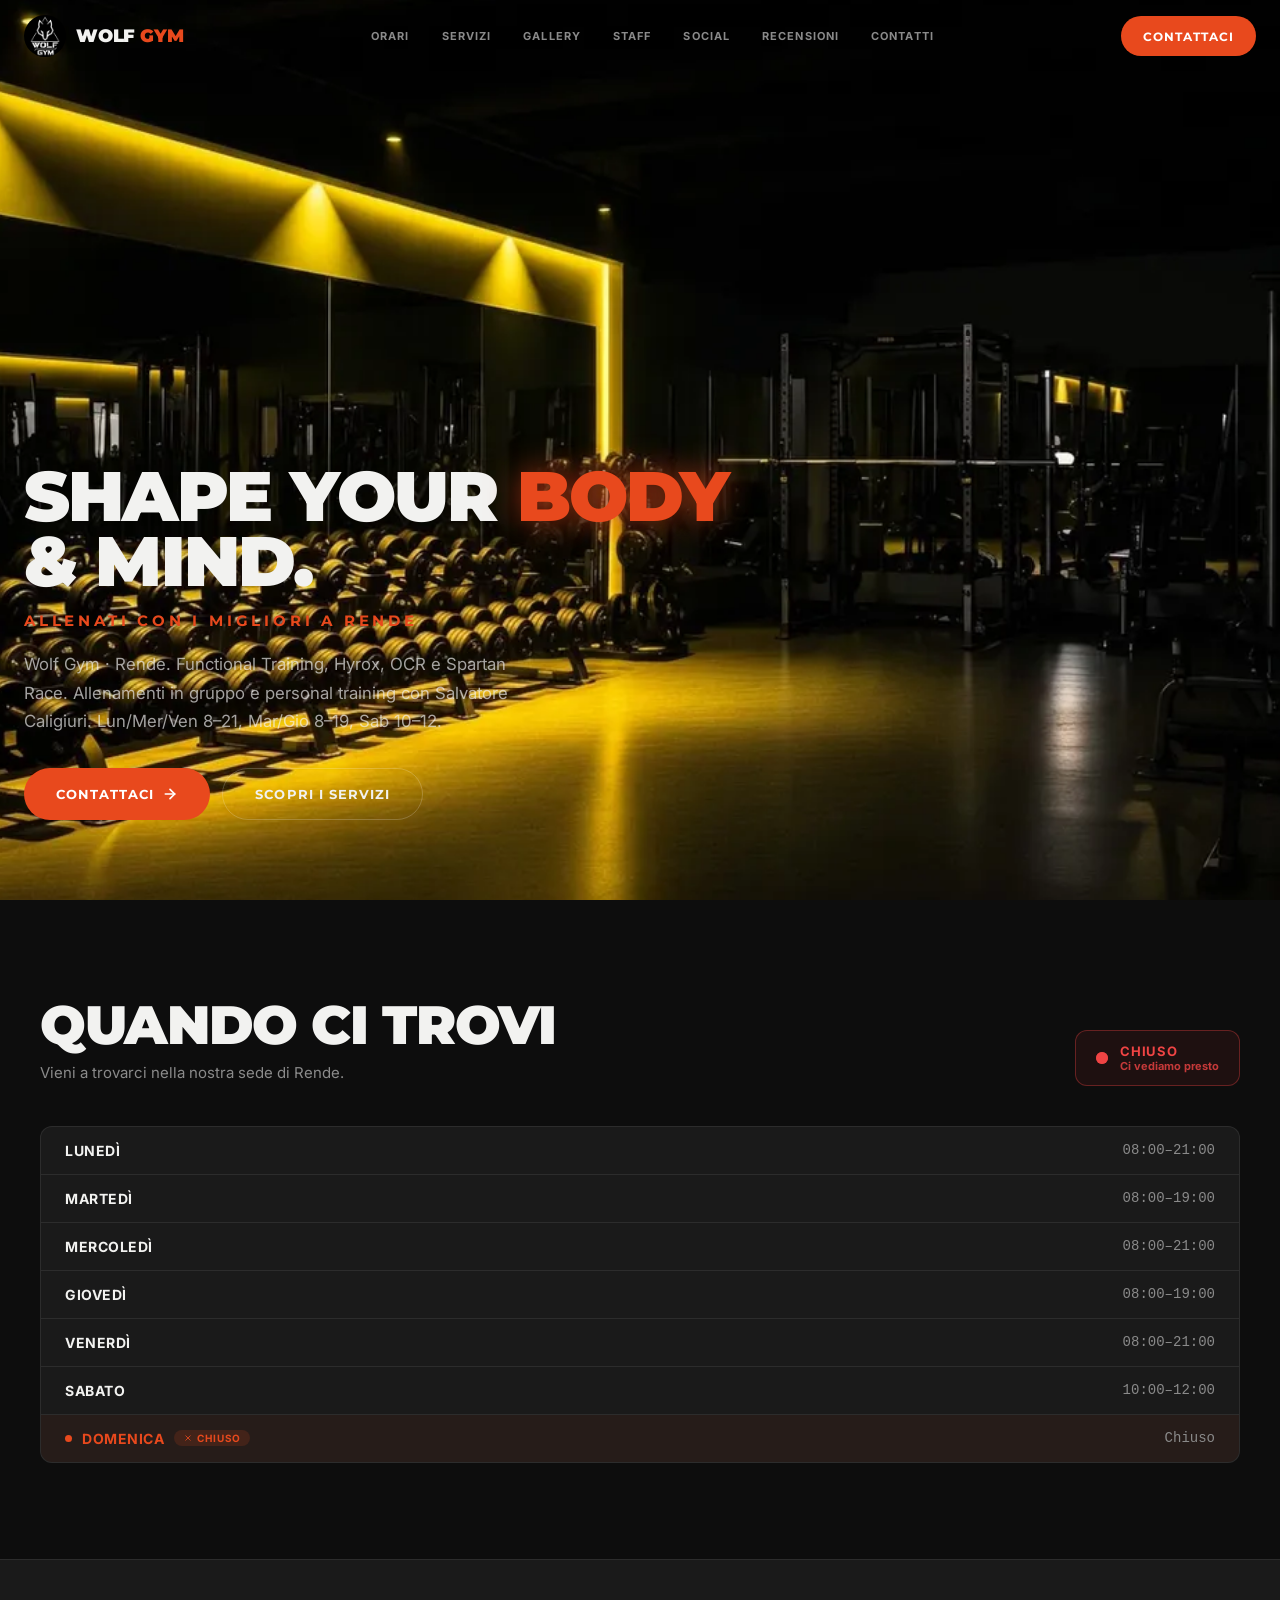
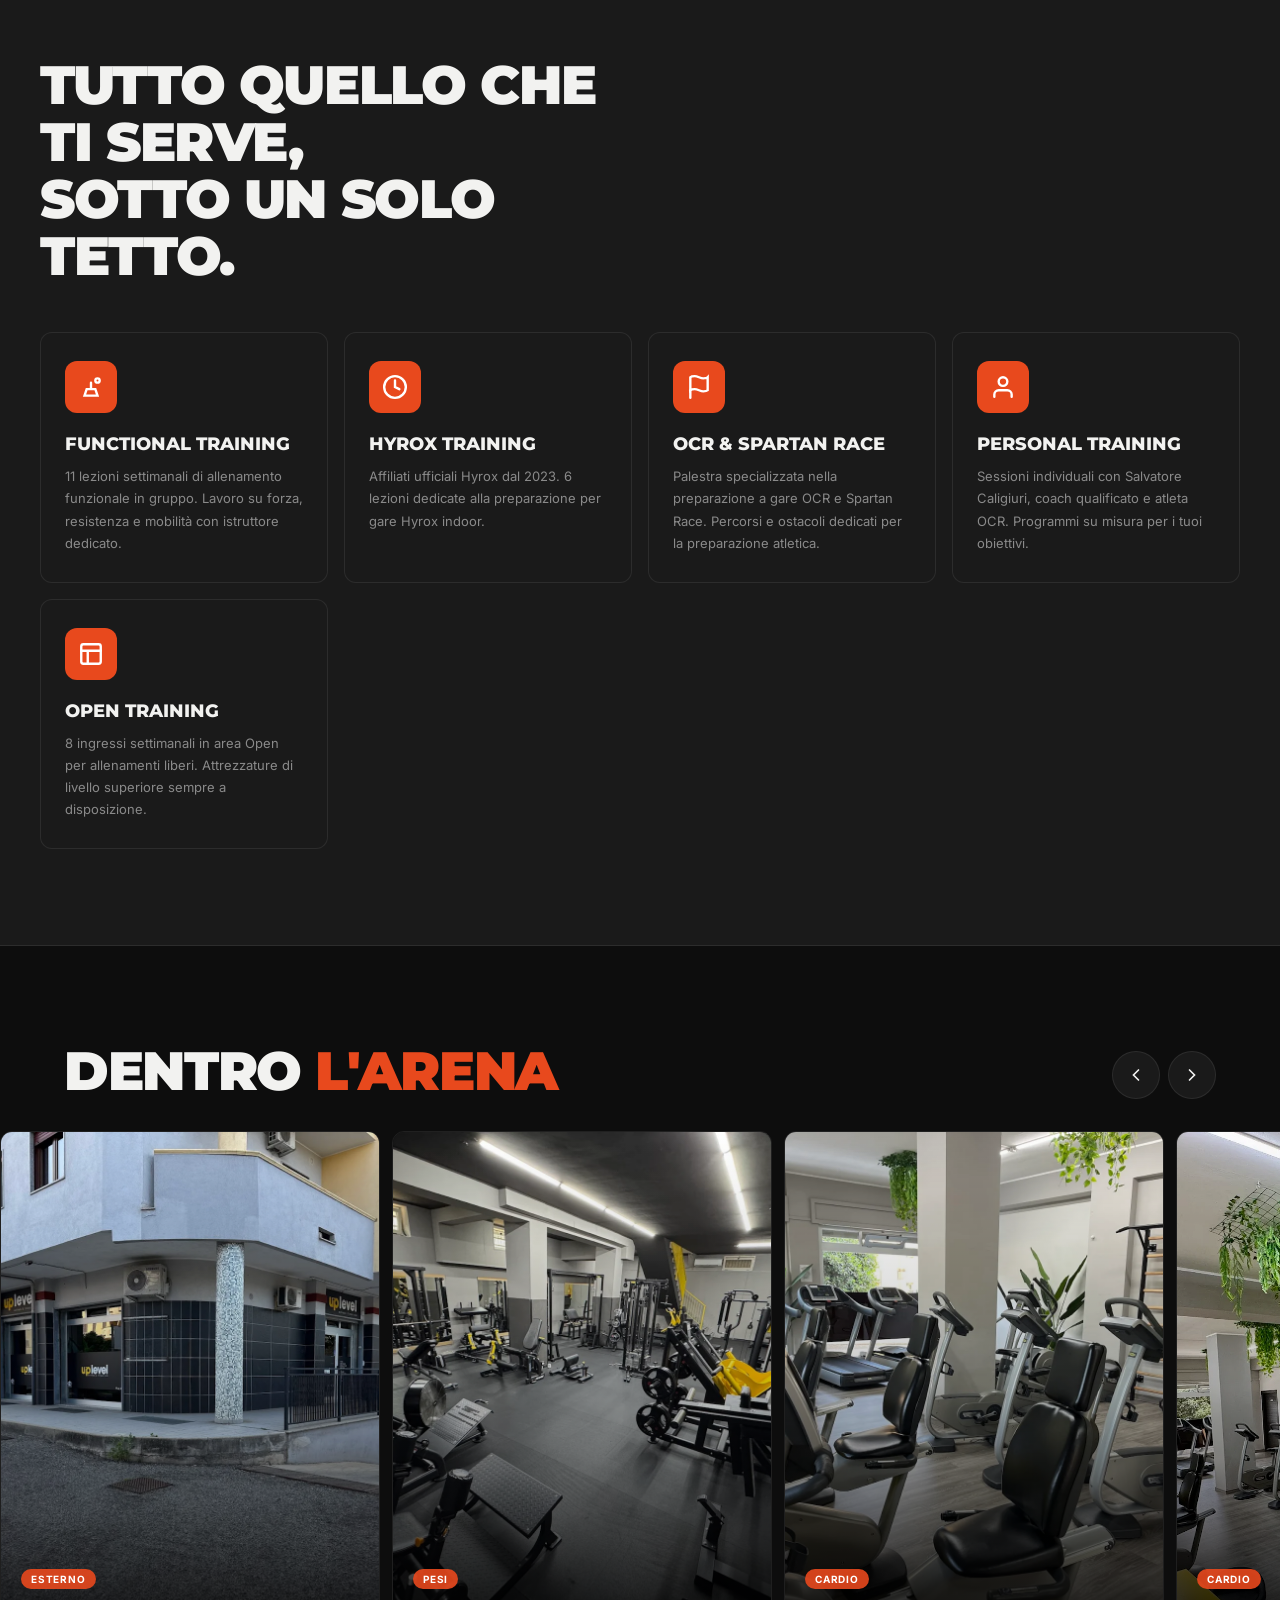
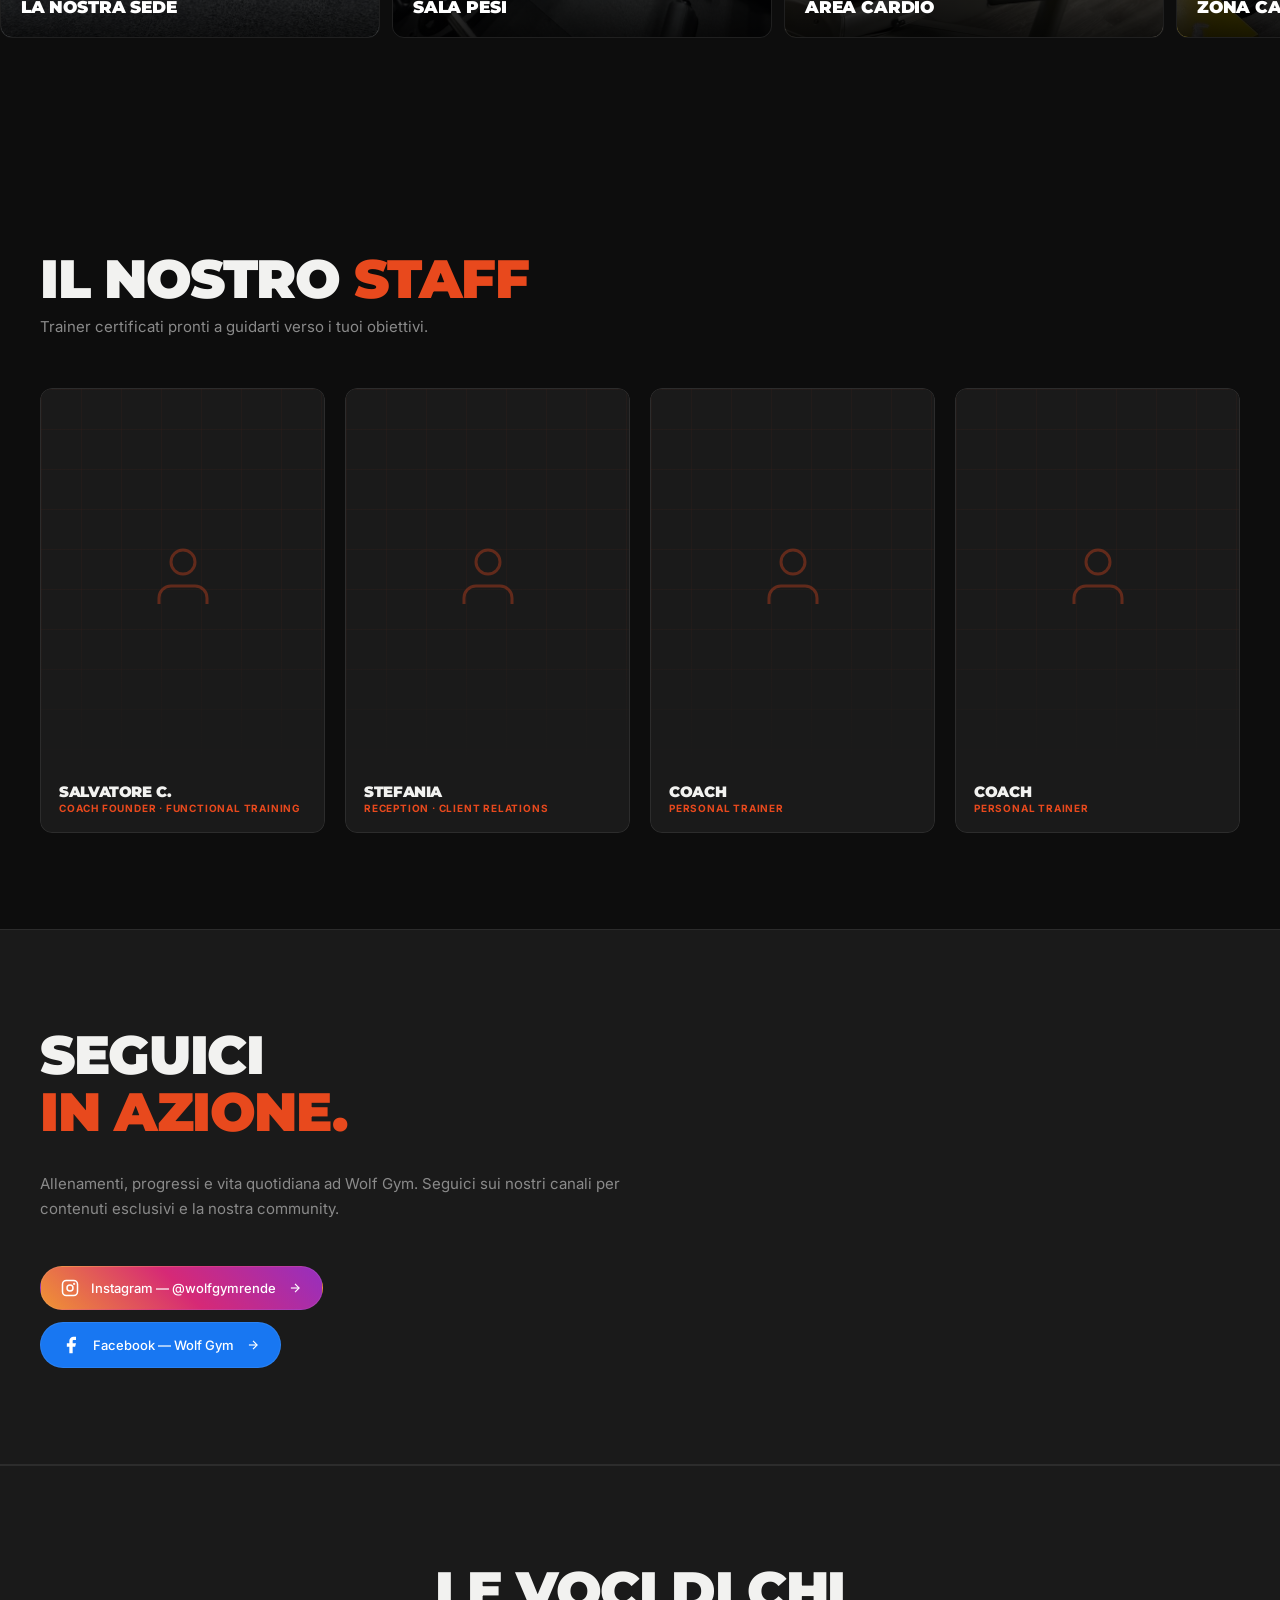
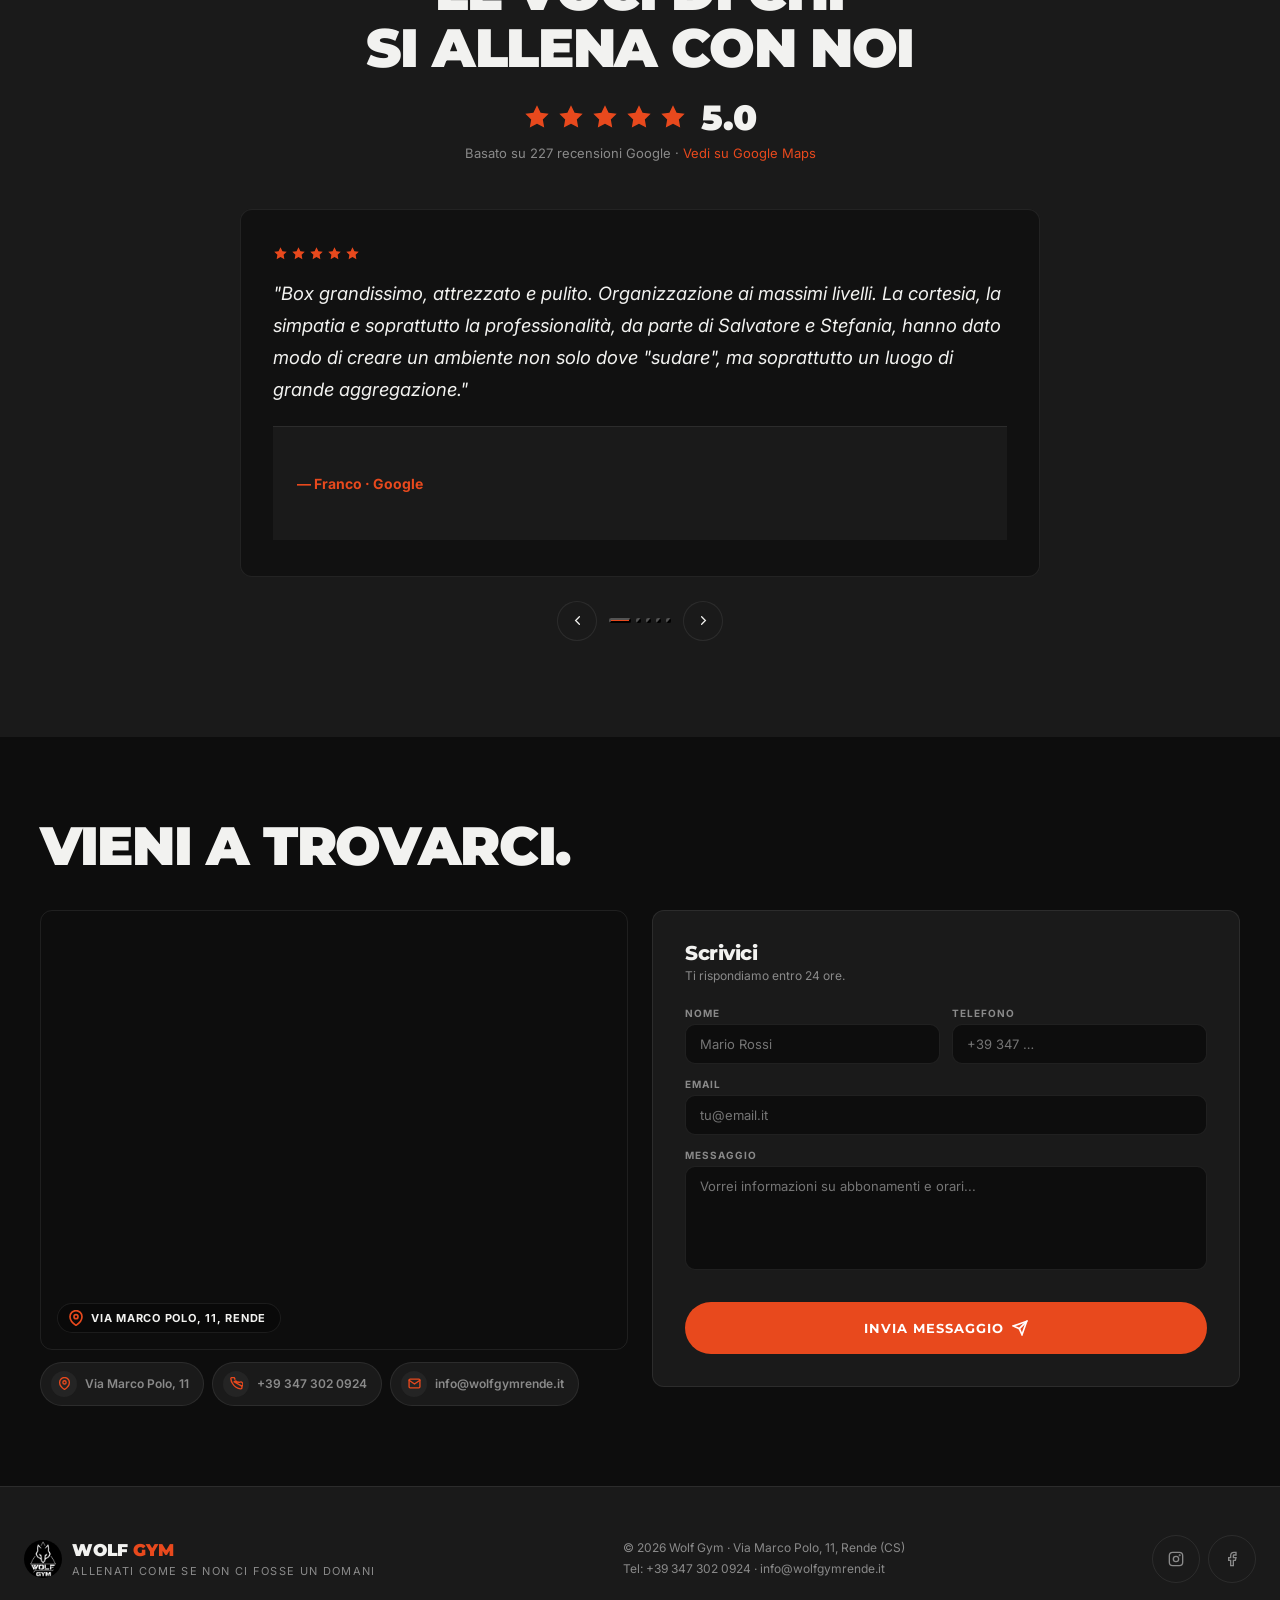
==== index.html @ 5203088a "Initial commit: template from WolfGym" ====
<!DOCTYPE html>
<html lang="it" prefix="og: https://ogp.me/ns#">
<head>
  <!-- Google Analytics -->
  <script async src="https://www.googletagmanager.com/gtag/js?id=G-X26F2M2TPG"></script>
  <script>window.dataLayer=window.dataLayer||[];function gtag(){dataLayer.push(arguments);}gtag('js',new Date());gtag('config','G-X26F2M2TPG');</script>

  <meta charset="utf-8"/>
  <meta name="viewport" content="width=device-width,initial-scale=1"/>
  <meta http-equiv="X-UA-Compatible" content="IE=edge"/>

  <!-- Favicon -->
  <link rel="icon" type="image/png" sizes="32x32" href="assets/img/favicon-32.png"/>
  <link rel="icon" type="image/png" sizes="16x16" href="assets/img/favicon-16.png"/>
  <link rel="apple-touch-icon" sizes="180x180" href="assets/img/apple-touch-icon.png"/>

  <!-- SEO Primary -->
  <title>Wolf Gym Rende | Palestra · Fitness · Personal Training</title>
  <meta name="description" content="Wolf Gym a Rende (CS): palestra con fitness, ricomposizione corporea, posturale e personal training. Lun/Mer/Ven 8-21, Mar/Gio 8-19, Sab 10-12. Via Marco Polo, 11. Valutazione Google 5/5 (227 recensioni)."/>
  <meta name="keywords" content="palestra rende, wolf gym, palestra rende calabria, fitness rende, personal training rende, palestra corigliano, wolf gym rende"/>
  <meta name="robots" content="index,follow"/>
  <link rel="canonical" href="https://wolfgym.vercel.app/"/>

  <!-- Open Graph -->
  <meta property="og:type"        content="business.business"/>
  <meta property="og:title"       content="Wolf Gym · Allenati come se non ci fosse un domani"/>
  <meta property="og:description" content="Palestra a Rende: fitness, PT, posturale. Lun/Mer/Ven 8-21, Mar/Gio 8-19, Sab 10-12. Valutazione Google 5/5."/>
  <meta property="og:url"         content="https://wolfgym.vercel.app/"/>
  <meta property="og:image"       content="https://wolfgym.vercel.app/assets/img/og-image.jpg"/>
  <meta property="og:locale"      content="it_IT"/>
  <meta property="og:site_name"   content="Wolf Gym"/>

  <!-- Twitter Card -->
  <meta name="twitter:card"        content="summary_large_image"/>
  <meta name="twitter:title"       content="Wolf Gym · Allenati come se non ci fosse un domani"/>
  <meta name="twitter:description" content="Palestra Rende: fitness, PT, posturale. Lun/Mer/Ven 8-21, Mar/Gio 8-19, Sab 10-12."/>
  <meta name="twitter:image"       content="https://wolfgym.vercel.app/assets/img/og-image.jpg"/>

  <!-- Fonts -->
  <link rel="preconnect" href="https://fonts.googleapis.com"/>
  <link rel="preconnect" href="https://fonts.gstatic.com" crossorigin/>
  <link rel="preload" as="style" href="https://fonts.googleapis.com/css2?family=Inter:wght@400;500;600;700&family=Montserrat:wght@600;700;800;900&display=swap" onload="this.rel='stylesheet'"/>
  <noscript><link rel="stylesheet" href="https://fonts.googleapis.com/css2?family=Inter:wght@400;500;600;700&family=Montserrat:wght@600;700;800;900&display=swap"/></noscript>

  <!-- Preload immagini critiche -->
  <link rel="preload" as="image" href="assets/img/hero-bg.webp" fetchpriority="high"/>
  <link rel="preload" as="image" href="assets/img/382802489_1002927321148401_6611861210664021618_n.jpg" fetchpriority="high"/>

  <link rel="stylesheet" href="assets/css/style.css"/>

  <!-- Stili aggiuntivi per le nuove sezioni (Instagram embed) -->
  <style>
    /* Griglia per gli embed Instagram (3 colonne) */
    .ig-embed-grid {
      display: grid;
      grid-template-columns: repeat(3, 1fr);
      gap: 24px;
      margin-top: 48px;
    }
    .ig-embed-item {
      width: 100%;
      overflow: hidden;
      border-radius: 18px;
      background: #000;
      transition: transform 0.2s ease;
    }
    .ig-embed-item:hover {
      transform: translateY(-4px);
    }
    .ig-embed-item iframe,
    .ig-embed-item blockquote {
      width: 100% !important;
      min-width: unset !important;
    }
    @media (max-width: 768px) {
      .ig-embed-grid {
        grid-template-columns: 1fr;
        gap: 32px;
      }
    }
  </style>

  <!-- Structured Data: LocalBusiness -->
  <script type="application/ld+json">
  {
    "@context": "https://schema.org",
    "@type": "HealthClub",
    "name": "Wolf Gym",
    "alternateName": "Wolf Gym Rende",
    "description": "Palestra a Rende: fitness, ricomposizione corporea, posturale e personal training. Lun/Mer/Ven 8-21, Mar/Gio 8-19, Sab 10-12.",
    "url": "https://wolfgym.vercel.app",
    "telephone": "+393473020924",
    "email": "info@wolfgymrende.it",
    "image": "https://wolfgym.vercel.app/assets/img/382802489_1002927321148401_6611861210664021618_n.jpg",
    "logo": "https://wolfgym.vercel.app/assets/img/382802489_1002927321148401_6611861210664021618_n.jpg",
    "priceRange": "€€",
    "address": {
      "@type": "PostalAddress",
      "streetAddress": "Via Marco Polo, 11",
      "addressLocality": "Rende",
      "addressRegion": "CS",
      "postalCode": "87036",
      "addressCountry": "IT"
    },
    "geo": {
      "@type": "GeoCoordinates",
      "latitude": 39.3630,
      "longitude": 16.1790
    },
    "openingHoursSpecification": [
      {"@type":"OpeningHoursSpecification","dayOfWeek":["Monday","Wednesday","Friday"],"opens":"08:00","closes":"21:00"},
      {"@type":"OpeningHoursSpecification","dayOfWeek":["Tuesday","Thursday"],"opens":"08:00","closes":"19:00"},
      {"@type":"OpeningHoursSpecification","dayOfWeek":["Saturday"],"opens":"10:00","closes":"12:00"}
    ],
    "aggregateRating": {
      "@type": "AggregateRating",
      "ratingValue": "5",
      "reviewCount": "227",
      "bestRating": "5"
    },
    "sameAs": [
      "https://www.instagram.com/wolfgymrende/",
      "https://www.facebook.com/wolfgymrende/"
    ]
  }
  </script>
</head>
<body>

<!-- ═══════════════════════════════════════════════════════
     SCROLL PROGRESS BAR
════════════════════════════════════════════════════════ -->
<div id="progress-bar" aria-hidden="true"></div>

<!-- ═══════════════════════════════════════════════════════
     NAVBAR
════════════════════════════════════════════════════════ -->
<header id="navbar" role="banner">
  <nav class="nav-wrap" aria-label="Navigazione principale">
    <a href="#top" class="nav-logo" aria-label="Wolf Gym — torna in cima">
      <img src="assets/img/382802489_1002927321148401_6611861210664021618_n.jpg" alt="Logo Wolf Gym" width="42" height="42" style="border-radius:50%;object-fit:cover"/>
      <div>
        <div class="nav-logo-text">Wolf <span>Gym</span></div>
      </div>
    </a>

    <ul class="nav-links" role="list">
  <li><a href="#orari">Orari</a></li>
  <li><a href="#servizi">Servizi</a></li>
  <li><a href="#galleria">Gallery</a></li>
  <li><a href="#staff">Staff</a></li>
  <li><a href="#social">Social</a></li>
  <li><a href="#recensioni">Recensioni</a></li>
  <li><a href="#contatti">Contatti</a></li>
</ul>

    <a href="#contatti" class="btn-red nav-cta">Contattaci</a>

    <button class="hamburger" id="hamburger" aria-label="Apri menu" aria-expanded="false" aria-controls="mob-menu">
      <svg id="ic-menu" width="20" height="20" viewBox="0 0 24 24" fill="none" stroke="currentColor" stroke-width="2" stroke-linecap="round" aria-hidden="true"><line x1="3" y1="6" x2="21" y2="6"/><line x1="3" y1="12" x2="21" y2="12"/><line x1="3" y1="18" x2="21" y2="18"/></svg>
      <svg id="ic-close" width="20" height="20" viewBox="0 0 24 24" fill="none" stroke="currentColor" stroke-width="2" stroke-linecap="round" style="display:none" aria-hidden="true"><line x1="18" y1="6" x2="6" y2="18"/><line x1="6" y1="6" x2="18" y2="18"/></svg>
    </button>
  </nav>

  <div id="mob-menu" role="navigation" aria-label="Menu mobile">
    <a href="#orari"      onclick="closeMob()">Orari</a>
    <a href="#servizi"    onclick="closeMob()">Servizi</a>
    <a href="#galleria"   onclick="closeMob()">Gallery</a>
    <a href="#staff"      onclick="closeMob()">Staff</a>
    <a href="#social" onclick="closeMob()">Social</a>
    <a href="#recensioni" onclick="closeMob()">Recensioni</a>
    <a href="#contatti"   onclick="closeMob()">Contatti</a>
    <a href="#contatti" class="mob-cta" onclick="closeMob()">Contattaci</a>
  </div>
</header>

<!-- ═══════════════════════════════════════════════════════ -->

<!-- ═══════════════════════════════════════════════════════
     HERO
════════════════════════════════════════════════════════ -->
<main id="top">
<section id="hero" aria-label="Hero Wolf Gym">
  <div class="hero-img">
    <img src="assets/img/hero-bg.webp" alt="Sala fitness Wolf Gym Rende" fetchpriority="high" width="1920" height="1080"/>
  </div>
  <div class="hero-content">
    <div class="hero-title-row">
      <h1 class="hero-h1">Shape your <span class="red glow">body</span><br>& mind.</h1>
    </div>

    <p class="hero-sub-title">Allenati con i migliori a Rende</p>

    <p class="hero-desc">Wolf Gym · Rende. Functional Training, Hyrox, OCR e Spartan Race. Allenamenti in gruppo e personal training con Salvatore Caligiuri. Lun/Mer/Ven 8–21, Mar/Gio 8–19, Sab 10–12.</p>



    <div class="hero-btns">
      <a href="#contatti" class="btn-red">
        Contattaci
        <svg width="16" height="16" viewBox="0 0 24 24" fill="none" stroke="currentColor" stroke-width="2.5" stroke-linecap="round" aria-hidden="true"><line x1="5" y1="12" x2="19" y2="12"/><polyline points="12 5 19 12 12 19"/></svg>
      </a>
      <a href="#servizi" class="btn-ghost">Scopri i Servizi</a>
    </div>
  </div>
</section>

<!-- ═══════════════════════════════════════════════════════
     ORARI
════════════════════════════════════════════════════════ -->
<section id="orari" class="sec" aria-labelledby="orari-title">
  <div class="sec-inner">
    <div class="hours-top reveal">
      <div>

        <h2 id="orari-title" class="sec-h2">Quando ci trovi</h2>
        <p class="sec-p">Vieni a trovarci nella nostra sede di Rende.</p>
      </div>
      <div id="status-pill" class="status-pill open" role="status" aria-live="polite">
        <div class="ping-wrap" aria-hidden="true">
          <span class="ping-out p-open"></span>
          <span class="ping-in  p-open"></span>
        </div>
        <div>
          <div style="font-size:13px;font-weight:700;text-transform:uppercase;letter-spacing:.06em" id="st-title">Aperto Ora</div>
          <div style="font-size:11px;opacity:.8" id="st-sub">Caricamento...</div>
        </div>
      </div>
    </div>

    <div class="hours-table reveal" role="table" aria-label="Orari palestra">
      <div class="h-row" id="row-0" role="row"><div class="h-day" role="cell"><span>Lunedì</span></div>   <div class="h-time" role="cell">08:00–21:00</div></div>
      <div class="h-row" id="row-1" role="row"><div class="h-day" role="cell"><span>Martedì</span></div>  <div class="h-time" role="cell">08:00–19:00</div></div>
      <div class="h-row" id="row-2" role="row"><div class="h-day" role="cell"><span>Mercoledì</span></div><div class="h-time" role="cell">08:00–21:00</div></div>
      <div class="h-row" id="row-3" role="row"><div class="h-day" role="cell"><span>Giovedì</span></div>  <div class="h-time" role="cell">08:00–19:00</div></div>
      <div class="h-row" id="row-4" role="row"><div class="h-day" role="cell"><span>Venerdì</span></div>  <div class="h-time" role="cell">08:00–21:00</div></div>
      <div class="h-row" id="row-5" role="row"><div class="h-day" role="cell"><span>Sabato</span></div>   <div class="h-time" role="cell">10:00–12:00</div></div>
      <div class="h-row" id="row-6" role="row">
        <div class="h-day" role="cell">
          <span>Domenica</span>
          <span class="h-sun-badge">
            <svg width="10" height="10" viewBox="0 0 24 24" fill="none" stroke="currentColor" stroke-width="2" aria-hidden="true"><line x1="18" y1="6" x2="6" y2="18"/><line x1="6" y1="6" x2="18" y2="18"/></svg>
            Chiuso
          </span>
        </div>
        <div class="h-time" role="cell">Chiuso</div>
      </div>
    </div>
  </div>
</section>

<!-- ═══════════════════════════════════════════════════════
     SERVIZI
════════════════════════════════════════════════════════ -->
<section id="servizi" class="sec" style="background:var(--bg2);border-top:1px solid var(--border);border-bottom:1px solid var(--border)" aria-labelledby="srv-title">
  <div class="sec-inner">
    <div class="reveal" style="margin-bottom:48px;max-width:600px">
      <h2 id="srv-title" class="sec-h2">Tutto quello che ti serve,<br>sotto un solo tetto.</h2>
    </div>
    <div class="srv-grid">
      <div class="srv-card reveal">
        <div class="srv-icon" aria-hidden="true">
          <svg width="26" height="26" viewBox="0 0 24 24" fill="none" stroke="white" stroke-width="2.2" stroke-linecap="round"><path d="M18 8a2 2 0 1 1 0-4 2 2 0 0 1 0 4zM6 20l2-6h8l2 6H6zM12 14V8"/></svg>
        </div>
        <div class="srv-title">Functional Training</div>
        <p class="srv-desc">11 lezioni settimanali di allenamento funzionale in gruppo. Lavoro su forza, resistenza e mobilità con istruttore dedicato.</p>
      </div>
      <div class="srv-card reveal">
        <div class="srv-icon" aria-hidden="true">
          <svg width="26" height="26" viewBox="0 0 24 24" fill="none" stroke="white" stroke-width="2.2" stroke-linecap="round"><circle cx="12" cy="12" r="10"/><path d="M12 6v6l4 2"/></svg>
        </div>
        <div class="srv-title">Hyrox Training</div>
        <p class="srv-desc">Affiliati ufficiali Hyrox dal 2023. 6 lezioni dedicate alla preparazione per gare Hyrox indoor.</p>
      </div>
      <div class="srv-card reveal">
        <div class="srv-icon" aria-hidden="true">
          <svg width="26" height="26" viewBox="0 0 24 24" fill="none" stroke="white" stroke-width="2.2" stroke-linecap="round"><path d="M4 15s1-1 4-1 5 2 8 2 4-1 4-1V3s-1 1-4 1-5-2-8-2-4 1-4 1z"/><line x1="4" y1="22" x2="4" y2="15"/></svg>
        </div>
        <div class="srv-title">OCR & Spartan Race</div>
        <p class="srv-desc">Palestra specializzata nella preparazione a gare OCR e Spartan Race. Percorsi e ostacoli dedicati per la preparazione atletica.</p>
      </div>
      <div class="srv-card reveal">
        <div class="srv-icon" aria-hidden="true">
          <svg width="26" height="26" viewBox="0 0 24 24" fill="none" stroke="white" stroke-width="2.2" stroke-linecap="round"><path d="M20 21v-2a4 4 0 0 0-4-4H8a4 4 0 0 0-4 4v2"/><circle cx="12" cy="7" r="4"/></svg>
        </div>
        <div class="srv-title">Personal Training</div>
        <p class="srv-desc">Sessioni individuali con Salvatore Caligiuri, coach qualificato e atleta OCR. Programmi su misura per i tuoi obiettivi.</p>
      </div>
      <div class="srv-card reveal">
        <div class="srv-icon" aria-hidden="true">
          <svg width="26" height="26" viewBox="0 0 24 24" fill="none" stroke="white" stroke-width="2.2" stroke-linecap="round"><rect x="3" y="3" width="18" height="18" rx="2"/><path d="M3 9h18M9 21V9"/></svg>
        </div>
        <div class="srv-title">Open Training</div>
        <p class="srv-desc">8 ingressi settimanali in area Open per allenamenti liberi. Attrezzature di livello superiore sempre a disposizione.</p>
      </div>
    </div>
  </div>
</section>

<!-- ═══════════════════════════════════════════════════════
     GALLERY — foto reali
════════════════════════════════════════════════════════ -->
<section id="galleria" class="sec" style="padding-left:0;padding-right:0;overflow:hidden" aria-labelledby="gal-title">
  <div class="gal-header reveal">
    <div>

      <h2 id="gal-title" class="sec-h2">Dentro <span class="red">l'Arena</span></h2>
    </div>
    <div class="gal-nav" aria-label="Navigazione galleria">
      <button class="gal-btn" onclick="galScroll(-1)" aria-label="Foto precedente">
        <svg width="20" height="20" viewBox="0 0 24 24" fill="none" stroke="currentColor" stroke-width="2" stroke-linecap="round" aria-hidden="true"><polyline points="15 18 9 12 15 6"/></svg>
      </button>
      <button class="gal-btn" onclick="galScroll(1)" aria-label="Foto successiva">
        <svg width="20" height="20" viewBox="0 0 24 24" fill="none" stroke="currentColor" stroke-width="2" stroke-linecap="round" aria-hidden="true"><polyline points="9 18 15 12 9 6"/></svg>
      </button>

    </div>
  </div>

  <div class="gal-scroll" id="gal-scroll" role="list" aria-label="Foto della palestra">
    <div class="gal-card" role="listitem">
      <img src="assets/img/esterno.webp" alt="Esterno Wolf Gym Rende" loading="lazy" width="380" height="507"/>
      <div class="gal-overlay" aria-hidden="true"></div>
      <div class="gal-info"><div class="gal-tag">Esterno</div><div class="gal-title">La nostra sede</div></div>
    </div>
    <div class="gal-card" role="listitem">
      <img src="assets/img/sala.webp" alt="Sala pesi Wolf Gym" loading="lazy" width="380" height="507"/>
      <div class="gal-overlay" aria-hidden="true"></div>
      <div class="gal-info"><div class="gal-tag">Pesi</div><div class="gal-title">Sala Pesi</div></div>
    </div>
    <div class="gal-card" role="listitem">
      <img src="assets/img/sala2.webp" alt="Area cardio con cyclette Wolf Gym" loading="lazy" width="380" height="507"/>
      <div class="gal-overlay" aria-hidden="true"></div>
      <div class="gal-info"><div class="gal-tag">Cardio</div><div class="gal-title">Area Cardio</div></div>
    </div>
    <div class="gal-card" role="listitem">
      <img src="assets/img/sala3.webp" alt="Area cardio con logo Wolf Gym" loading="lazy" width="380" height="507"/>
      <div class="gal-overlay" aria-hidden="true"></div>
      <div class="gal-info"><div class="gal-tag">Cardio</div><div class="gal-title">Zona Cardio & Benessere</div></div>
    </div>
    <div class="gal-card" role="listitem">
      <img src="assets/img/sala4.webp" alt="Leg press e mural motivazionale Wolf Gym" loading="lazy" width="380" height="507"/>
      <div class="gal-overlay" aria-hidden="true"></div>
      <div class="gal-info"><div class="gal-tag">Pesi</div><div class="gal-title">Leg Press & Mural</div></div>
    </div>
    <div class="gal-card" role="listitem">
      <img src="assets/img/sala5.webp" alt="Macchinari Diamond Wolf Gym" loading="lazy" width="380" height="507"/>
      <div class="gal-overlay" aria-hidden="true"></div>
      <div class="gal-info"><div class="gal-tag">Macchine</div><div class="gal-title">Macchinari Diamond</div></div>
    </div>
    <div class="gal-card" role="listitem">
      <img src="assets/img/sala6.webp" alt="Dumbbell zone con manubri Wolf Gym" loading="lazy" width="380" height="507"/>
      <div class="gal-overlay" aria-hidden="true"></div>
      <div class="gal-info"><div class="gal-tag">Pesi</div><div class="gal-title">Dumbbell Zone</div></div>
    </div>
    <div style="width:8px;flex-shrink:0" aria-hidden="true"></div>
  </div>
</section>

<!-- ═══════════════════════════════════════════════════════
     STAFF
════════════════════════════════════════════════════════ -->
<section id="staff" class="sec" aria-labelledby="staff-title">
  <div class="sec-inner">
    <div class="reveal" style="margin-bottom:48px;max-width:600px">
      <h2 id="staff-title" class="sec-h2">Il Nostro <span class="red">Staff</span></h2>
      <p class="sec-p">Trainer certificati pronti a guidarti verso i tuoi obiettivi.</p>
    </div>
    <div class="staff-grid">

      <!-- SALVATORE C. -->
      <div class="staff-flip-scene reveal">
        <div class="staff-flip-inner">
          <div class="staff-flip-front">
            <article class="staff-card">
              <div class="staff-av">
                <div class="staff-av-pat" aria-hidden="true"></div>
                <div class="staff-av-icon" aria-hidden="true">
                  <svg width="72" height="72" viewBox="0 0 24 24" fill="none" stroke="currentColor" stroke-width="1"><path d="M20 21v-2a4 4 0 0 0-4-4H8a4 4 0 0 0-4 4v2"/><circle cx="12" cy="7" r="4"/></svg>
                </div>
                <div class="staff-av-fade" aria-hidden="true"></div>
              </div>
              <div class="staff-info">
                <div><h3 class="staff-name">Salvatore C.</h3><p class="staff-role">Coach Founder · Functional Training</p></div>
              </div>
            </article>
          </div>
          <div class="staff-flip-back">
            <div class="staff-back-icon">🏋️‍♂️</div>
            <div class="staff-back-name">Salvatore C.</div>
            <div class="staff-back-role">Coach Founder · Functional Training</div>
            <div class="staff-back-divider"></div>
            <div class="staff-back-bio">Fondatore di Wolf Gym. Specializzato in functional training e preparazione atletica. Professionalità e passione al servizio dei membri.</div>
            <div class="staff-back-cta">Contattami su WhatsApp</div>
          </div>
        </div>
      </div>

      <!-- STEFANIA -->
      <div class="staff-flip-scene reveal">
        <div class="staff-flip-inner">
          <div class="staff-flip-front">
            <article class="staff-card">
              <div class="staff-av">
                <div class="staff-av-pat" aria-hidden="true"></div>
                <div class="staff-av-icon" aria-hidden="true">
                  <svg width="72" height="72" viewBox="0 0 24 24" fill="none" stroke="currentColor" stroke-width="1"><path d="M20 21v-2a4 4 0 0 0-4-4H8a4 4 0 0 0-4 4v2"/><circle cx="12" cy="7" r="4"/></svg>
                </div>
                <div class="staff-av-fade" aria-hidden="true"></div>
              </div>
              <div class="staff-info">
                <div><h3 class="staff-name">Stefania</h3><p class="staff-role">Reception · Client Relations</p></div>
              </div>
            </article>
          </div>
          <div class="staff-flip-back">
            <div class="staff-back-icon">🤝</div>
            <div class="staff-back-name">Stefania</div>
            <div class="staff-back-role">Reception · Client Relations</div>
            <div class="staff-back-divider"></div>
            <div class="staff-back-bio">Accoglienza e gestione clienti. Sempre pronta con un gran sorriso per rendere la tua esperienza speciale.</div>
            <div class="staff-back-cta">Contattami su WhatsApp</div>
          </div>
        </div>
      </div>

      <!-- COACH 3 -->
      <div class="staff-flip-scene reveal">
        <div class="staff-flip-inner">
          <div class="staff-flip-front">
            <article class="staff-card">
              <div class="staff-av">
                <div class="staff-av-pat" aria-hidden="true"></div>
                <div class="staff-av-icon" aria-hidden="true">
                  <svg width="72" height="72" viewBox="0 0 24 24" fill="none" stroke="currentColor" stroke-width="1"><path d="M20 21v-2a4 4 0 0 0-4-4H8a4 4 0 0 0-4 4v2"/><circle cx="12" cy="7" r="4"/></svg>
                </div>
                <div class="staff-av-fade" aria-hidden="true"></div>
              </div>
              <div class="staff-info">
                <div><h3 class="staff-name">Coach</h3><p class="staff-role">Personal Trainer</p></div>
              </div>
            </article>
          </div>
          <div class="staff-flip-back">
            <div class="staff-back-icon">💪</div>
            <div class="staff-back-name">Coach</div>
            <div class="staff-back-role">Personal Trainer</div>
            <div class="staff-back-divider"></div>
            <div class="staff-back-bio">In arrivo. Resta sintonizzato!</div>
            <div class="staff-back-cta">Contattami su WhatsApp</div>
          </div>
        </div>
      </div>

      <!-- COACH 4 -->
      <div class="staff-flip-scene reveal">
        <div class="staff-flip-inner">
          <div class="staff-flip-front">
            <article class="staff-card">
              <div class="staff-av">
                <div class="staff-av-pat" aria-hidden="true"></div>
                <div class="staff-av-icon" aria-hidden="true">
                  <svg width="72" height="72" viewBox="0 0 24 24" fill="none" stroke="currentColor" stroke-width="1"><path d="M20 21v-2a4 4 0 0 0-4-4H8a4 4 0 0 0-4 4v2"/><circle cx="12" cy="7" r="4"/></svg>
                </div>
                <div class="staff-av-fade" aria-hidden="true"></div>
              </div>
              <div class="staff-info">
                <div><h3 class="staff-name">Coach</h3><p class="staff-role">Personal Trainer</p></div>
              </div>
            </article>
          </div>
          <div class="staff-flip-back">
            <div class="staff-back-icon">🤸‍♀️</div>
            <div class="staff-back-name">Coach</div>
            <div class="staff-back-role">Personal Trainer</div>
            <div class="staff-back-divider"></div>
            <div class="staff-back-bio">In arrivo. Resta sintonizzato!</div>
            <div class="staff-back-cta">Contattami su WhatsApp</div>
          </div>
        </div>
      </div>

    </div>
  </div>
</section>

<!-- ═══════════════════════════════════════════════════════
     SOCIAL IN AZIONE (YouTube + TikTok + Instagram + Facebook)
════════════════════════════════════════════════════════ -->
<section id="social" class="sec" style="background: var(--bg2); border-top: 1px solid var(--border); border-bottom: 1px solid var(--border);">
  <div class="sec-inner">
    <div class="yt-info reveal" style="max-width:600px">

        <h2 id="social-title" class="sec-h2">Seguici<br><span class="red">in azione.</span></h2>
        <p class="sec-p" style="margin-top:16px">Allenamenti, progressi e vita quotidiana ad Wolf Gym. Seguici sui nostri canali per contenuti esclusivi e la nostra community.</p>

        <div style="margin-top:28px; display:flex; flex-direction:column; gap:12px">

          <a href="https://instagram.com/wolfgymrende" target="_blank" rel="noopener noreferrer" class="yt-channel" style="display:flex; align-items:center; gap:12px; background:linear-gradient(45deg, #f09433, #d62976, #962fbf); padding:12px 20px; border-radius:60px; text-decoration:none; color:white; transition:all 0.2s;">
            <svg width="18" height="18" viewBox="0 0 24 24" fill="none" stroke="white" stroke-width="2" stroke-linecap="round"><rect x="2" y="2" width="20" height="20" rx="5"/><circle cx="12" cy="12" r="4"/><circle cx="17.5" cy="6.5" r="0.5" fill="white"/></svg>
            <span style="flex:1; font-weight:500;">Instagram — @wolfgymrende</span>
            <svg width="14" height="14" viewBox="0 0 24 24" fill="none" stroke="white" stroke-width="2"><line x1="5" y1="12" x2="19" y2="12"/><polyline points="12 5 19 12 12 19"/></svg>
          </a>

          <a href="https://www.facebook.com/wolfgymrende/" target="_blank" rel="noopener noreferrer" class="yt-channel" style="display:flex; align-items:center; gap:12px; background:#1877f2; padding:12px 20px; border-radius:60px; text-decoration:none; color:white; transition:all 0.2s;">
            <svg width="20" height="20" viewBox="0 0 24 24" fill="white" aria-hidden="true"><path d="M18 2h-3a5 5 0 0 0-5 5v3H7v4h3v8h4v-8h3l1-4h-4V7a1 1 0 0 1 1-1h3z"/></svg>
            <span style="flex:1; font-weight:500;">Facebook — Wolf Gym</span>
            <svg width="14" height="14" viewBox="0 0 24 24" fill="none" stroke="white" stroke-width="2"><line x1="5" y1="12" x2="19" y2="12"/><polyline points="12 5 19 12 12 19"/></svg>
          </a>
        </div>
      </div>
    </div>
  </div>
</section>


<!-- ═══════════════════════════════════════════════════════
     RECENSIONI REALI
════════════════════════════════════════════════════════ -->
<section id="recensioni" class="sec" style="background:var(--bg2);border-top:1px solid var(--border)" aria-labelledby="rev-title">
  <div class="sec-inner">
    <div class="rev-header reveal">
      <h2 id="rev-title" class="sec-h2">Le voci di chi<br>si allena con noi</h2>
      <div class="rev-stars" aria-label="Valutazione 5 stelle su 5">
        <svg width="28" height="28" viewBox="0 0 24 24" fill="#e8491d" aria-hidden="true"><polygon points="12 2 15.09 8.26 22 9.27 17 14.14 18.18 21.02 12 17.77 5.82 21.02 7 14.14 2 9.27 8.91 8.26 12 2"/></svg>
        <svg width="28" height="28" viewBox="0 0 24 24" fill="#e8491d" aria-hidden="true"><polygon points="12 2 15.09 8.26 22 9.27 17 14.14 18.18 21.02 12 17.77 5.82 21.02 7 14.14 2 9.27 8.91 8.26 12 2"/></svg>
        <svg width="28" height="28" viewBox="0 0 24 24" fill="#e8491d" aria-hidden="true"><polygon points="12 2 15.09 8.26 22 9.27 17 14.14 18.18 21.02 12 17.77 5.82 21.02 7 14.14 2 9.27 8.91 8.26 12 2"/></svg>
        <svg width="28" height="28" viewBox="0 0 24 24" fill="#e8491d" aria-hidden="true"><polygon points="12 2 15.09 8.26 22 9.27 17 14.14 18.18 21.02 12 17.77 5.82 21.02 7 14.14 2 9.27 8.91 8.26 12 2"/></svg>
        <svg width="28" height="28" viewBox="0 0 24 24" fill="#e8491d" aria-hidden="true"><polygon points="12 2 15.09 8.26 22 9.27 17 14.14 18.18 21.02 12 17.77 5.82 21.02 7 14.14 2 9.27 8.91 8.26 12 2"/></svg>
        <span class="rev-rating">5.0</span>
      </div>
      <p class="rev-sub">Basato su 227 recensioni Google · <a href="https://maps.google.com/?q=Wolf+Gym+Rende+Via+Marco+Polo+11" target="_blank" rel="noopener noreferrer" style="color:var(--accent)">Vedi su Google Maps</a></p>
    </div>

    <div style="position:relative;margin-top:48px;min-height:220px">
      <blockquote id="rev-card" class="rev-card glass" style="transition:opacity .4s,transform .4s">
        <div class="rev-mini-stars" aria-hidden="true">
          <svg width="15" height="15" viewBox="0 0 24 24" fill="#e8491d"><polygon points="12 2 15.09 8.26 22 9.27 17 14.14 18.18 21.02 12 17.77 5.82 21.02 7 14.14 2 9.27 8.91 8.26 12 2"/></svg>
          <svg width="15" height="15" viewBox="0 0 24 24" fill="#e8491d"><polygon points="12 2 15.09 8.26 22 9.27 17 14.14 18.18 21.02 12 17.77 5.82 21.02 7 14.14 2 9.27 8.91 8.26 12 2"/></svg>
          <svg width="15" height="15" viewBox="0 0 24 24" fill="#e8491d"><polygon points="12 2 15.09 8.26 22 9.27 17 14.14 18.18 21.02 12 17.77 5.82 21.02 7 14.14 2 9.27 8.91 8.26 12 2"/></svg>
          <svg width="15" height="15" viewBox="0 0 24 24" fill="#e8491d"><polygon points="12 2 15.09 8.26 22 9.27 17 14.14 18.18 21.02 12 17.77 5.82 21.02 7 14.14 2 9.27 8.91 8.26 12 2"/></svg>
          <svg width="15" height="15" viewBox="0 0 24 24" fill="#e8491d"><polygon points="12 2 15.09 8.26 22 9.27 17 14.14 18.18 21.02 12 17.77 5.82 21.02 7 14.14 2 9.27 8.91 8.26 12 2"/></svg>
        </div>
        <p class="rev-text" id="rev-text"></p>
        <footer class="rev-author" id="rev-author"></footer>
      </blockquote>

      <nav class="rev-nav" aria-label="Navigazione recensioni">
        <button class="rev-btn" onclick="prevRev()" aria-label="Recensione precedente">
          <svg width="15" height="15" viewBox="0 0 24 24" fill="none" stroke="currentColor" stroke-width="2" stroke-linecap="round" aria-hidden="true"><polyline points="15 18 9 12 15 6"/></svg>
        </button>
        <div class="rev-dots" id="rev-dots" role="tablist" aria-label="Seleziona recensione"></div>
        <button class="rev-btn" onclick="nextRev()" aria-label="Recensione successiva">
          <svg width="15" height="15" viewBox="0 0 24 24" fill="none" stroke="currentColor" stroke-width="2" stroke-linecap="round" aria-hidden="true"><polyline points="9 18 15 12 9 6"/></svg>
        </button>
      </nav>
    </div>
  </div>
</section>

<!-- ═══════════════════════════════════════════════════════
     CONTATTI
════════════════════════════════════════════════════════ -->
<section id="contatti" class="sec con-sec" aria-labelledby="con-title">
  <div class="sec-inner">

    <!-- Header -->
    <div class="con-header reveal">
      <h2 id="con-title" class="sec-h2">Vieni a trovarci.</h2>
    </div>

    <!-- Main layout: mappa + form affiancati -->
    <div class="con-layout reveal">

      <!-- Colonna sinistra: mappa grande + info compatte sotto -->
      <div class="con-left">
        <div class="con-map-wrap">
          <iframe
            title="Mappa Wolf Gym — Via Marco Polo, 11 Rende"
            src="https://maps.google.com/maps?q=Via+Marco+Polo+11+Rende&t=&z=15&ie=UTF8&iwloc=&output=embed"
            width="100%" height="100%" loading="lazy"
            style="border:0;filter:invert(.9) hue-rotate(180deg) saturate(.65);display:block;width:100%;height:100%"
            referrerpolicy="no-referrer-when-downgrade">
          </iframe>
          <!-- overlay pin badge -->
          <div class="con-map-badge">
            <svg width="16" height="16" viewBox="0 0 24 24" fill="none" stroke="#e8491d" stroke-width="2.5" stroke-linecap="round" aria-hidden="true">
              <path d="M21 10c0 7-9 13-9 13s-9-6-9-13a9 9 0 0 1 18 0z"/>
              <circle cx="12" cy="10" r="3"/>
            </svg>
            Via Marco Polo, 11, Rende
          </div>
        </div>

        <!-- Info strip compatta -->
        <address class="con-strip" style="font-style:normal">
          <a href="https://maps.google.com/?q=Via+Marco+Polo+11+Rende" target="_blank" rel="noopener noreferrer" class="con-chip">
            <span class="con-chip-ico">
              <svg width="13" height="13" viewBox="0 0 24 24" fill="none" stroke="currentColor" stroke-width="2.5" stroke-linecap="round"><path d="M21 10c0 7-9 13-9 13s-9-6-9-13a9 9 0 0 1 18 0z"/><circle cx="12" cy="10" r="3"/></svg>
            </span>
            <span>Via Marco Polo, 11</span>
          </a>
          <a href="tel:+393473020924" class="con-chip">
            <span class="con-chip-ico">
              <svg width="13" height="13" viewBox="0 0 24 24" fill="none" stroke="currentColor" stroke-width="2.5" stroke-linecap="round"><path d="M22 16.92v3a2 2 0 0 1-2.18 2 19.79 19.79 0 0 1-8.63-3.07A19.5 19.5 0 0 1 4.69 12 19.79 19.79 0 0 1 1.61 3.36 2 2 0 0 1 3.59 1h3a2 2 0 0 1 2 1.72c.12.5.27.98.45 1.45"/><path d="m7.91 8.91 .99-.99a2 2 0 0 1 2.83 0l.84.84a2 2 0 0 0 2.11.45 12.84 12.84 0 0 1 2.81.7A2 2 0 0 1 22 16.92z"/></svg>
            </span>
            <span>+39 347 302 0924</span>
          </a>
          <a href="mailto:info@wolfgymrende.it" class="con-chip">
            <span class="con-chip-ico">
              <svg width="13" height="13" viewBox="0 0 24 24" fill="none" stroke="currentColor" stroke-width="2.5" stroke-linecap="round"><path d="M4 4h16c1.1 0 2 .9 2 2v12c0 1.1-.9 2-2 2H4c-1.1 0-2-.9-2-2V6c0-1.1.9-2 2-2z"/><polyline points="22,6 12,13 2,6"/></svg>
            </span>
            <span>info@wolfgymrende.it</span>
          </a>
        </address>
      </div>

      <!-- Colonna destra: form -->
      <div class="con-form reveal">
        <div class="con-form-head">
          <h3 class="con-form-title">Scrivici</h3>
          <p class="con-form-sub">Ti rispondiamo entro 24 ore.</p>
        </div>
        <form id="contact-form" class="f-fields" action="https://formspree.io/f/mjgqgorr" method="POST">
          <input type="hidden" name="_subject" value="Nuovo messaggio da Wolf Gym"/>
          <div class="f-row2">
            <div>
              <label class="f-lbl" for="f-name">Nome</label>
              <input class="f-in" id="f-name" name="nome" type="text" placeholder="Mario Rossi" maxlength="80" autocomplete="name" required/>
            </div>
            <div>
              <label class="f-lbl" for="f-tel">Telefono</label>
              <input class="f-in" id="f-tel" name="telefono" type="tel" placeholder="+39 347 …" maxlength="20" autocomplete="tel"/>
            </div>
          </div>
          <div>
            <label class="f-lbl" for="f-email">Email</label>
            <input class="f-in" id="f-email" name="email" type="email" placeholder="tu@email.it" maxlength="160" autocomplete="email" required/>
          </div>
          <div>
            <label class="f-lbl" for="f-msg">Messaggio</label>
            <textarea class="f-ta" id="f-msg" name="messaggio" rows="5" maxlength="800" placeholder="Vorrei informazioni su abbonamenti e orari..." required></textarea>
          </div>
          <div id="f-fb" role="alert" aria-live="polite"></div>
          <button class="btn-red" type="submit" style="width:100%;justify-content:center">
            Invia messaggio
            <svg width="16" height="16" viewBox="0 0 24 24" fill="none" stroke="currentColor" stroke-width="2.5" stroke-linecap="round" aria-hidden="true"><line x1="22" y1="2" x2="11" y2="13"/><polygon points="22 2 15 22 11 13 2 9 22 2"/></svg>
          </button>
        </form>
      </div>

    </div>
  </div>
</section>
</main>

<!-- ═══════════════════════════════════════════════════════
     FOOTER
════════════════════════════════════════════════════════ -->
<footer role="contentinfo">
  <div class="foot-inner">
    <div class="foot-logo">
      <img src="assets/img/382802489_1002927321148401_6611861210664021618_n.jpg" alt="Logo Wolf Gym" width="38" height="38" style="border-radius:50%;object-fit:cover"/>
      <div>
        <div class="foot-logo-text">Wolf <span>Gym</span></div>
        <div class="foot-tagline">Allenati come se non ci fosse un domani</div>
      </div>
    </div>
    <div class="foot-copy">
      <p>© <span id="year"></span> Wolf Gym · Via Marco Polo, 11, Rende (CS)</p>
      <p>Tel: <a href="tel:+393473020924" style="color:var(--muted)">+39 347 302 0924</a> · <a href="mailto:info@wolfgymrende.it" style="color:var(--muted)">info@wolfgymrende.it</a></p>
    </div>
    <div class="foot-socials" aria-label="Social media Wolf Gym">
      <a href="https://instagram.com/wolfgymrende" target="_blank" rel="noopener noreferrer" aria-label="Instagram" class="foot-soc">
        <svg width="16" height="16" viewBox="0 0 24 24" fill="none" stroke="currentColor" stroke-width="2" stroke-linecap="round" aria-hidden="true"><rect x="2" y="2" width="20" height="20" rx="5"/><circle cx="12" cy="12" r="4"/><circle cx="17.5" cy="6.5" r="0.5" fill="currentColor"/></svg>
      </a>
      <a href="https://www.facebook.com/wolfgymrende/" target="_blank" rel="noopener noreferrer" aria-label="Facebook" class="foot-soc">
        <svg width="16" height="16" viewBox="0 0 24 24" fill="none" stroke="currentColor" stroke-width="2" stroke-linecap="round" aria-hidden="true"><path d="M18 2h-3a5 5 0 0 0-5 5v3H7v4h3v8h4v-8h3l1-4h-4V7a1 1 0 0 1 1-1h3z"/></svg>
      </a>
    </div>
  </div>
</footer>

<!-- ═══════════════════════════════════════════════════════
     WHATSAPP FAB
════════════════════════════════════════════════════════ -->
<a id="wa-fab" href="https://wa.me/393473020924?text=Ciao%20Wolf%20Gym!%20Vorrei%20informazioni%20su%20abbonamenti%20e%20orari." target="_blank" rel="noopener noreferrer" aria-label="Contattaci su WhatsApp">
  <svg viewBox="0 0 32 32" style="width:28px;height:28px;position:relative;z-index:1" fill="currentColor" aria-hidden="true">
    <path d="M16.001 3C9.376 3 4 8.376 4 15c0 2.385.696 4.605 1.892 6.473L4 29l7.706-1.84A11.95 11.95 0 0 0 16 27c6.625 0 12-5.376 12-12S22.625 3 16.001 3Zm0 21.818a9.81 9.81 0 0 1-4.997-1.367l-.358-.213-4.572 1.091 1.108-4.46-.232-.366A9.811 9.811 0 0 1 6.182 15c0-5.413 4.405-9.818 9.819-9.818 5.413 0 9.818 4.405 9.818 9.818 0 5.414-4.405 9.818-9.818 9.818Zm5.395-7.347c-.296-.148-1.752-.864-2.023-.963-.272-.099-.47-.148-.668.149-.198.296-.766.963-.94 1.16-.173.198-.346.222-.642.074-.296-.148-1.25-.46-2.381-1.466-.88-.785-1.474-1.753-1.647-2.05-.173-.297-.018-.457.13-.605.133-.132.296-.346.444-.519.149-.173.198-.296.297-.494.099-.198.05-.371-.025-.52-.074-.148-.668-1.61-.915-2.205-.242-.58-.488-.5-.668-.51l-.57-.01a1.094 1.094 0 0 0-.79.37c-.272.297-1.04 1.016-1.04 2.478 0 1.462 1.065 2.875 1.213 3.073.148.198 2.096 3.202 5.077 4.49.71.306 1.263.488 1.694.625.711.227 1.358.195 1.87.118.57-.085 1.752-.716 2-1.408.247-.692.247-1.286.173-1.408-.074-.124-.272-.198-.568-.346Z"/>
  </svg>
</a>

<!-- ═══════════════════════════════════════════════════════
     JAVASCRIPT (defer — non blocca il rendering)
════════════════════════════════════════════════════════ -->
<script defer src="https://cdnjs.cloudflare.com/ajax/libs/gsap/3.12.5/gsap.min.js"></script>
<script defer src="assets/js/main.js"></script>
</body>
</html>
---- assets/css/style.css ----
/* ============================================================
   WOLF GYM RENDE — style.css
   Palette "Wolf Pack": #0d0d0d · #1a1a1a · #e8491d · #8a8a8a · #f2f2f0 · #ff6b35
   Font: Montserrat (display) · Inter (body)
   ============================================================ */

*, *::before, *::after { box-sizing: border-box; margin: 0; padding: 0; }

:root {
  --bg:        #0d0d0d;
  --bg2:       #1a1a1a;
  --surface:   #1a1a1a;
  --surface2:  #242424;
  --accent:    #e8491d;
  --accent-dark: #c03a12;
  --accent-hover: #ff6b35;
  --white:     #f2f2f0;
  --muted:     #8a8a8a;
  --border:    rgba(255,255,255,0.08);
  --glow:      0 0 48px rgba(232,73,29,0.40);
  --r:         12px;
  --font-d:    'Montserrat', sans-serif;
  --font-b:    'Inter', sans-serif;
}

html { scroll-behavior: smooth; font-size: 16px; }

body {
  background: var(--bg);
  color: var(--white);
  font-family: var(--font-b);
  -webkit-font-smoothing: antialiased;
  overflow-x: hidden;
}

h1,h2,h3,h4 {
  font-family: var(--font-d);
  letter-spacing: -0.025em;
  line-height: 1.05;
}

a { color: inherit; text-decoration: none; }
img { display: block; max-width: 100%; }
button { font-family: inherit; }

/* ── UTILITIES ─────────────────────────────────────────── */
.glass {
  background: rgba(16,16,16,0.80);
  backdrop-filter: blur(20px);
  -webkit-backdrop-filter: blur(20px);
  border: 1px solid var(--border);
}

.red  { color: var(--accent); }
.glow { text-shadow: 0 0 32px rgba(232,73,29,0.65); }

/* ── ANIMATIONS ────────────────────────────────────────── */
@keyframes ping     { 75%,100% { transform:scale(2); opacity:0; } }
@keyframes fadeUp   { from { opacity:0; transform:translateY(32px); } to { opacity:1; transform:translateY(0); } }
@keyframes heroReveal { from { opacity:0; transform:translateY(40px) rotateX(-15deg); filter:blur(6px); } to { opacity:1; transform:translateY(0) rotateX(0); filter:blur(0); } }
@keyframes waFloat  { 0%,100% { transform:translateY(0); } 50% { transform:translateY(-5px); } }

/* ── BUTTONS ───────────────────────────────────────────── */
.btn-red {
  display: inline-flex;
  align-items: center;
  gap: 8px;
  min-height: 52px;
  padding: 0 32px;
  border-radius: 999px;
  background: var(--accent);
  color: #fff;
  font-family: var(--font-d);
  font-size: 13px;
  font-weight: 700;
  text-transform: uppercase;
  letter-spacing: .08em;
  border: none;
  cursor: pointer;
  transition: box-shadow .25s, filter .25s, transform .2s;
}
.btn-red:hover { box-shadow: var(--glow); background: var(--accent-hover); transform: translateY(-1px); }

.btn-ghost {
  display: inline-flex;
  align-items: center;
  gap: 8px;
  min-height: 52px;
  padding: 0 32px;
  border-radius: 999px;
  background: transparent;
  border: 1px solid rgba(255,255,255,0.2);
  color: var(--white);
  font-family: var(--font-d);
  font-size: 13px;
  font-weight: 700;
  text-transform: uppercase;
  letter-spacing: .08em;
  cursor: pointer;
  transition: border-color .2s, color .2s, background .2s;
}
.btn-ghost:hover { border-color: var(--accent); color: var(--accent); background: rgba(232,73,29,.06); }

/* ── NAVBAR ────────────────────────────────────────────── */
#navbar {
  position: fixed;
  top: 0; left: 0; right: 0;
  z-index: 100;
  transition: background .3s, box-shadow .3s;
}
#navbar.scrolled {
  background: rgba(10,10,10,.92);
  backdrop-filter: blur(20px);
  -webkit-backdrop-filter: blur(20px);
  box-shadow: 0 1px 0 var(--border);
}

.nav-wrap {
  max-width: 1360px;
  margin: 0 auto;
  display: flex;
  align-items: center;
  justify-content: space-between;
  padding: 14px 24px;
}

.nav-logo {
  display: flex;
  align-items: center;
  gap: 10px;
}
.nav-logo img {
  height: 42px;
  width: auto;
}
.nav-logo-text {
  font-family: var(--font-d);
  font-weight: 900;
  font-size: 18px;
  text-transform: uppercase;
  letter-spacing: -.01em;
}
.nav-logo-text span { color: var(--accent); }

.nav-links {
  display: none;
  list-style: none;
  gap: 32px;
  align-items: center;
}
@media (min-width: 1024px) { .nav-links { display: flex; } }
.nav-links a {
  font-size: 11px;
  font-weight: 700;
  text-transform: uppercase;
  letter-spacing: .1em;
  color: var(--muted);
  transition: color .2s;
  min-height: 44px;
  display: inline-flex;
  align-items: center;
}
.nav-links a:hover { color: var(--white); }

.nav-cta { display: none; }
@media (min-width: 1024px) { .nav-cta { display: inline-flex; min-height: 40px; padding: 0 22px; font-size: 12px; } }

.hamburger {
  display: grid;
  place-items: center;
  width: 46px; height: 46px;
  border-radius: 8px;
  background: var(--surface);
  border: 1px solid var(--border);
  color: var(--white);
  cursor: pointer;
}
@media (min-width: 1024px) { .hamburger { display: none; } }

/* mobile menu */
#mob-menu {
  display: none;
  flex-direction: column;
  gap: 4px;
  padding: 12px 24px 20px;
  background: rgba(10,10,10,.97);
  backdrop-filter: blur(20px);
  border-top: 1px solid var(--border);
}
#mob-menu.open { display: flex; }
#mob-menu a {
  padding: 13px 12px;
  font-size: 14px;
  font-weight: 600;
  text-transform: uppercase;
  letter-spacing: .06em;
  border-radius: 8px;
  color: var(--muted);
  transition: background .2s, color .2s;
}
#mob-menu a:hover { background: var(--surface); color: var(--white); }
.mob-cta {
  margin-top: 8px;
  display: flex !important;
  align-items: center;
  justify-content: center;
  min-height: 50px;
  border-radius: 999px !important;
  background: var(--accent) !important;
  color: #fff !important;
  font-weight: 700 !important;
}

/* ── HERO ──────────────────────────────────────────────── */
#hero {
  position: relative;
  min-height: 100svh;
  display: flex;
  align-items: flex-end;
  overflow: hidden;
}

.hero-img {
  position: absolute;
  inset: 0;
  z-index: 0;
}
.hero-img img {
  width: 100%; height: 100%;
  object-fit: cover;
  object-position: center 30%;
  transform: scale(1.04);
  transition: transform 8s ease;
  will-change: transform;
}
#hero:hover .hero-img img { transform: scale(1); }

.hero-content {
  position: relative;
  z-index: 2;
  width: 100%;
  max-width: 1360px;
  margin: 0 auto;
  padding: 140px 24px 80px;
}

.hero-title-row {
  display: flex;
  align-items: flex-start;
  gap: 20px;
}

.hero-h1 {
  font-size: clamp(2.2rem, 5.5vw, 5rem);
  font-weight: 900;
  text-transform: uppercase;
  line-height: .93;
  max-width: 900px;
  animation: heroReveal 1s .1s ease both;
  word-wrap: break-word;
  overflow-wrap: break-word;
}

.hero-sub-title {
  font-family: var(--font-d);
  font-size: clamp(.75rem, 1.2vw, .95rem);
  font-weight: 700;
  text-transform: uppercase;
  letter-spacing: .25em;
  color: var(--accent);
  margin-top: 16px;
  animation: fadeUp .7s .25s ease both;
}

.hero-desc {
  margin-top: 20px;
  max-width: 520px;
  font-size: clamp(.9rem, 1.5vw, 1.05rem);
  line-height: 1.7;
  color: rgba(245,245,245,.65);
  animation: fadeUp .7s .35s ease both;
}

.hero-btns {
  display: flex;
  flex-wrap: wrap;
  gap: 12px;
  margin-top: 32px;
  animation: fadeUp .7s .5s ease both;
}

/* ── SECTION COMMON ────────────────────────────────────── */
.sec {
  padding: 96px 24px;
}
.sec-inner {
  max-width: 1200px;
  margin: 0 auto;
}
.sec-h2 {
  font-size: clamp(2rem, 5vw, 3.4rem);
  font-weight: 900;
  text-transform: uppercase;
}
.sec-p {
  color: var(--muted);
  font-size: 15px;
  margin-top: 8px;
  line-height: 1.65;
}

/* ── ORARI ──────────────────────────────────────────────── */
.hours-top {
  display: flex;
  flex-direction: column;
  gap: 20px;
  margin-bottom: 40px;
}
@media (min-width: 640px) {
  .hours-top { flex-direction: row; align-items: flex-end; justify-content: space-between; }
}

.status-pill {
  display: flex;
  align-items: center;
  gap: 12px;
  padding: 12px 20px;
  border-radius: var(--r);
  font-size: 13px;
  font-weight: 700;
}
.status-pill.open   { border: 1px solid rgba(74,222,128,.35); background: rgba(74,222,128,.08); color: #4ade80; }
.status-pill.closed { border: 1px solid rgba(239,68,68,.35);  background: rgba(239,68,68,.08);  color: #ef4444; }

.ping-wrap { position:relative; display:flex; width:12px; height:12px; flex-shrink:0; }
.ping-out  { position:absolute; inset:0; border-radius:50%; animation: ping 1.5s cubic-bezier(0,0,.2,1) infinite; opacity:.75; }
.ping-in   { position:relative; border-radius:50%; width:12px; height:12px; }
.p-open  { background: #4ade80; }
.p-closed{ background: #ef4444; }

.hours-table {
  border-radius: var(--r);
  border: 1px solid var(--border);
  background: var(--surface);
  overflow: hidden;
}
.h-row {
  display: flex;
  align-items: center;
  justify-content: space-between;
  gap: 12px;
  border-bottom: 1px solid var(--border);
  padding: 15px 24px;
  transition: background .2s;
}
.h-row:last-child { border-bottom: none; }
.h-row.today {   background: rgba(232,73,29,.06); }
.h-day {
  display: flex; align-items: center; gap: 10px;
  font-weight: 700; font-size: 14px; text-transform: uppercase; letter-spacing: .04em;
}
.h-day.active { color: var(--accent); }
.h-dot { width:7px; height:7px; border-radius:50%; background:var(--accent); flex-shrink:0; }
.h-sun-badge {
  display: inline-flex; align-items: center; gap:4px;
  background: rgba(232,73,29,.15);
  padding: 2px 9px; border-radius: 999px;
  font-size: 10px; font-weight: 700; text-transform: uppercase; letter-spacing: .08em;
  color: var(--accent);
}
.h-time { font-family: monospace; font-size: 14px; color: var(--muted); text-align: right; }

/* ── SERVICES ───────────────────────────────────────────── */
.srv-grid {
  display: grid;
  gap: 16px;
}
@media (min-width: 640px)  { .srv-grid { grid-template-columns: repeat(2,1fr); } }
@media (min-width: 1024px) { .srv-grid { grid-template-columns: repeat(4,1fr); } }

.srv-card {
  position: relative;
  overflow: hidden;
  border-radius: var(--r);
  border: 1px solid var(--border);
  background: var(--surface);
  padding: 28px 24px;
  transition: border-color .25s, background .25s, transform .25s;
}
.srv-card:hover { border-color: rgba(232,73,29,.4); background: var(--surface2); transform: translateY(-3px); }
.srv-icon {
  width: 52px; height: 52px;
  border-radius: 12px;
  background: var(--accent);
  display: grid; place-items: center;
  margin-bottom: 20px;
  transition: transform .25s;
}
.srv-card:hover .srv-icon { transform: scale(1.1); }
.srv-title { font-family: var(--font-d); font-size: 18px; font-weight: 800; text-transform: uppercase; }
.srv-desc  { margin-top: 10px; font-size: 13px; line-height: 1.7; color: var(--muted); }

/* ── GALLERY (full-bleed scroll) ────────────────────────── */
.gal-header {
  max-width: 1200px;
  margin: 0 auto;
  padding: 0 24px;
  display: flex;
  flex-wrap: wrap;
  gap: 16px;
  align-items: flex-end;
  justify-content: space-between;
  margin-bottom: 32px;
}
.gal-nav { display: flex; gap: 8px; }
.gal-btn {
  width: 48px; height: 48px;
  border-radius: 50%;
  border: 1px solid var(--border);
  background: var(--surface);
  display: grid; place-items: center;
  cursor: pointer;
  color: var(--white);
  transition: border-color .2s, color .2s;
}
.gal-btn:hover { border-color: var(--accent); color: var(--accent); }

.gal-scroll {
  display: flex;
  gap: 12px;
  overflow-x: auto;
  scroll-snap-type: x mandatory;
  scroll-behavior: smooth;
  padding: 0 24px 20px;
  -ms-overflow-style: none;
  scrollbar-width: none;
}
.gal-scroll::-webkit-scrollbar { display: none; }

.gal-card {
  position: relative;
  flex-shrink: 0;
  width: min(82vw, 380px);
  aspect-ratio: 3/4;
  border-radius: var(--r);
  overflow: hidden;
  scroll-snap-align: start;
  border: 1px solid var(--border);
}
.gal-card img {
  width: 100%; height: 100%;
  object-fit: cover;
  transition: transform .6s ease;
}
.gal-card:hover img { transform: scale(1.05); }
.gal-overlay {
  position: absolute; inset: 0;
  background: linear-gradient(to top, rgba(0,0,0,.9) 0%, rgba(0,0,0,.2) 50%, transparent 100%);
}
.gal-info { position: absolute; bottom: 0; left: 0; right: 0; padding: 20px; }
.gal-tag {
  display: inline-flex;
  background: rgba(232,73,29,.9);
  padding: 4px 10px; border-radius: 999px;
  font-size: 10px; font-weight: 700; text-transform: uppercase; letter-spacing: .08em; color: #fff;
  margin-bottom: 8px;
}
.gal-title {
  font-family: var(--font-d);
  font-size: 17px; font-weight: 900; text-transform: uppercase; color: #fff; letter-spacing: -.01em;
}

/* ── STAFF ──────────────────────────────────────────────── */
.staff-grid {
  display: grid;
  gap: 20px;
  grid-template-columns: repeat(2,1fr);
}
@media (min-width: 768px)  { .staff-grid { grid-template-columns: repeat(2,1fr); } }
@media (min-width: 1024px) { .staff-grid { grid-template-columns: repeat(4,1fr); } }

.staff-card {
  border-radius: var(--r);
  border: 1px solid var(--border);
  background: var(--surface);
  overflow: hidden;
  display: flex; flex-direction: column;
  transition: border-color .25s, background .25s;
}
.staff-card:hover { border-color: rgba(232,73,29,.4); background: var(--surface2); }
.staff-av {
  position: relative;
  aspect-ratio: 3/4;
  background: var(--bg2);
  overflow: hidden;
}
.staff-av-pat {
  position: absolute; inset: 0;
  background-image:
    linear-gradient(rgba(232,73,29,.04) 1px, transparent 1px),
    linear-gradient(90deg, rgba(232,73,29,.04) 1px, transparent 1px);
  background-size: 40px 40px;
}
.staff-av-icon {
  position: absolute; inset: 0;
  display: grid; place-items: center;
  color: rgba(232,73,29,.35);
}
.staff-av-fade {
  position: absolute; bottom:0; left:0; right:0; height:40%;
  background: linear-gradient(to top, var(--bg2), transparent);
}
.staff-info { padding: 18px; display: flex; flex-direction: column; flex:1; gap:12px; }
.staff-name { font-family: var(--font-d); font-size: 15px; font-weight: 900; text-transform: uppercase; }
.staff-role { font-size: 10px; font-weight: 700; text-transform: uppercase; letter-spacing: .08em; color: var(--accent); margin-top: 2px; }

/* ── STAFF FLIP 3D ─────────────────────────────────── */
.staff-flip-scene {
  perspective: 800px;
  cursor: pointer;
}
.staff-flip-inner {
  position: relative;
  width: 100%;
  transform-style: preserve-3d;
  transition: transform 0.6s cubic-bezier(0.4, 0.2, 0.2, 1);
}
.staff-flip-inner.flipped {
  transform: rotateY(180deg);
}
.staff-flip-front,
.staff-flip-back {
  backface-visibility: hidden;
  -webkit-backface-visibility: hidden;
  border-radius: var(--r);
  overflow: hidden;
}
.staff-flip-front {
  position: relative;
}
.staff-flip-back {
  position: absolute;
  inset: 0;
  transform: rotateY(180deg);
  background: linear-gradient(135deg, #1a0a0a 0%, #0a0a0a 50%, #1a0505 100%);
  border: 1px solid rgba(232,73,29,0.4);
  border-radius: var(--r);
  display: flex;
  flex-direction: column;
  align-items: center;
  justify-content: center;
  padding: 24px 18px;
  gap: 8px;
  text-align: center;
}
.staff-back-icon {
  font-size: 2rem;
}
.staff-back-name {
  font-family: var(--font-d);
  font-weight: 900;
  font-size: 1rem;
  color: #f5f5f5;
  text-transform: uppercase;
}
.staff-back-role {
  font-size: 0.65rem;
  font-weight: 700;
  text-transform: uppercase;
  letter-spacing: 0.1em;
  color: var(--accent);
}
.staff-back-divider {
  width: 40px;
  height: 2px;
  background: rgba(232,73,29,0.4);
  border-radius: 2px;
  margin: 4px 0;
}
.staff-back-bio {
  font-size: 0.72rem;
  color: #b0b0b0;
  line-height: 1.5;
}
.staff-back-cta {
  margin-top: 6px;
  font-size: 0.65rem;
  font-weight: 700;
  text-transform: uppercase;
  letter-spacing: 0.06em;
  color: #fff;
  background: var(--accent);
  padding: 8px 16px;
  border-radius: 999px;
  transition: box-shadow .25s;
}
.staff-back-cta:hover {
  box-shadow: var(--glow);
}

/* ── SOCIAL LINKS ────────────────────────────────────── */
.yt-info { display: flex; flex-direction: column; gap: 16px; }
.yt-channel {
  display: inline-flex;
  align-items: center;
  gap: 10px;
  border: 1px solid var(--border);
  background: var(--surface);
  padding: 12px 20px;
  border-radius: var(--r);
  font-size: 13px;
  font-weight: 600;
  color: var(--white);
  transition: border-color .2s, background .2s;
  width: fit-content;
}
.yt-channel:hover { border-color: #ff0000; background: rgba(255,0,0,.06); }
.yt-channel svg { color: #ff0000; flex-shrink: 0; }

/* ── REVIEWS ────────────────────────────────────────────── */
.rev-header { text-align:center; margin-bottom:48px; }
.rev-stars { display:flex; align-items:center; justify-content:center; gap:6px; margin-top:20px; }
.rev-rating { font-family:var(--font-d); font-size:2.2rem; font-weight:900; margin-left:8px; }
.rev-sub { font-size:13px; color:var(--muted); margin-top:6px; }

.rev-card {
  max-width: 800px; margin: 0 auto;
  border-radius: var(--r);
  padding: 36px 32px;
  min-height: 200px;
  transition: opacity .4s, transform .4s;
}
.rev-mini-stars { display:flex; gap:3px; margin-bottom:16px; }
.rev-text { font-size: clamp(.95rem, 1.8vw, 1.15rem); line-height:1.75; font-style:italic; }
.rev-author { margin-top:20px; font-size:14px; font-weight:700; color:var(--accent); }

.rev-nav { display:flex; align-items:center; justify-content:center; gap:12px; margin-top:24px; }
.rev-btn {
  width:40px; height:40px; border-radius:50%;
  border:1px solid var(--border); background:var(--surface);
  display:grid; place-items:center; cursor:pointer; color:var(--white);
  transition: background .2s;
}
.rev-btn:hover { background: var(--surface2); }
.rev-dots { display:flex; gap:5px; align-items:center; }
.rev-dot { height:5px; border-radius:999px; background:var(--border); cursor:pointer; transition:width .3s, background .3s; width:5px; }
.rev-dot.on { width:22px; background:var(--accent); }

/* ── CONTACT ────────────────────────────────────────────── */
.con-sec { padding-top: 80px; padding-bottom: 80px; }

.con-header { margin-bottom: 36px; }

/* Main 2-col layout */
.con-layout {
  display: grid;
  gap: 24px;
}
@media (min-width: 1024px) {
  .con-layout { grid-template-columns: 1fr 1fr; align-items: start; }
}

/* Left column: map + strip */
.con-left { display: flex; flex-direction: column; gap: 12px; }

.con-map-wrap {
  position: relative;
  border-radius: var(--r);
  overflow: hidden;
  border: 1px solid var(--border);
  height: 380px;
}
@media (min-width: 1024px) { .con-map-wrap { height: 440px; } }

.con-map-wrap iframe { position: absolute; inset: 0; }

/* floating address badge on map */
.con-map-badge {
  position: absolute;
  bottom: 16px; left: 16px;
  display: inline-flex; align-items: center; gap: 7px;
  background: rgba(10,10,10,.88);
  backdrop-filter: blur(12px);
  border: 1px solid var(--border);
  border-radius: 999px;
  padding: 6px 14px 6px 10px;
  font-size: 11px; font-weight: 700;
  text-transform: uppercase; letter-spacing: .07em;
  color: var(--white);
  pointer-events: none;
}
.con-map-badge svg { color: var(--accent); flex-shrink: 0; }

/* Compact info strip */
.con-strip {
  display: flex;
  flex-wrap: wrap;
  gap: 8px;
}

.con-chip {
  display: inline-flex; align-items: center; gap: 8px;
  padding: 8px 14px 8px 10px;
  border-radius: 999px;
  border: 1px solid var(--border);
  background: var(--surface);
  font-size: 12px; font-weight: 600;
  color: var(--muted);
  text-decoration: none;
  transition: border-color .2s, color .2s, background .2s;
  white-space: nowrap;
}
.con-chip:hover { border-color: var(--accent); color: var(--white); background: rgba(232,73,29,.08); }
.con-chip-ico {
  width: 26px; height: 26px; flex-shrink: 0;
  border-radius: 50%; background: var(--surface2);
  display: grid; place-items: center; color: var(--accent);
}

/* Form */
.con-form {
  border-radius: var(--r);
  border: 1px solid var(--border);
  background: var(--surface);
  padding: 28px;
}
@media (min-width: 640px) { .con-form { padding: 32px; } }
.con-form-head { margin-bottom: 24px; }
.con-form-title { font-family: var(--font-d); font-size: 20px; font-weight: 800; }
.con-form-sub { font-size: 12px; color: var(--muted); margin-top: 4px; }

.f-fields { display: flex; flex-direction: column; gap: 14px; }
.f-row2 { display: grid; grid-template-columns: 1fr 1fr; gap: 12px; }
.f-lbl { font-size: 10px; font-weight: 700; text-transform: uppercase; letter-spacing: .1em; color: var(--muted); display: block; margin-bottom: 5px; }
.f-in, .f-ta {
  width: 100%; border-radius: 10px;
  border: 1px solid var(--border); background: var(--bg);
  padding: 11px 14px; font-size: 13px; color: var(--white);
  outline: none; font-family: var(--font-b);
  transition: border-color .2s;
}
.f-in:focus, .f-ta:focus { border-color: var(--accent); }
.f-ta { resize: none; }
.f-ok  { font-size: 13px; color: #4ade80; }
.f-err { font-size: 13px; color: #ef4444; }

/* ── FOOTER ─────────────────────────────────────────────── */
footer {
  background: var(--bg2);
  border-top: 1px solid var(--border);
  padding: 48px 24px;
}
.foot-inner {
  max-width: 1360px; margin: 0 auto;
  display: flex; flex-direction: column; gap: 28px;
}
@media (min-width:768px) {
  .foot-inner { flex-direction:row; align-items:center; justify-content:space-between; }
}
.foot-logo { display:flex; align-items:center; gap:10px; }
.foot-logo img { height:38px; }
.foot-logo-text { font-family:var(--font-d); font-weight:900; font-size:17px; text-transform:uppercase; }
.foot-logo-text span { color:var(--accent); }
.foot-tagline { font-size:11px; letter-spacing:.12em; text-transform:uppercase; color:var(--muted); margin-top:4px; }
.foot-copy { font-size:12px; color:var(--muted); line-height:1.7; }
.foot-socials { display:flex; gap:8px; flex-wrap:wrap; }
.foot-soc {
  width:48px; height:48px; border-radius:50%;
  border:1px solid var(--border);
  display:grid; place-items:center;
  color:var(--muted);
  transition:background .2s, color .2s, border-color .2s;
}
.foot-soc:hover { background:var(--accent); color:#fff; border-color:var(--accent); }

/* ── WHATSAPP FLOAT ─────────────────────────────────────── */
#wa-fab {
  position: fixed; bottom:90px; right:22px; z-index:60;
  width:58px; height:58px; border-radius:50%;
  background: #25d366; color:#fff;
  display:none; place-items:center;
  box-shadow: 0 8px 32px rgba(37,211,102,.5);
  animation: waFloat 3s ease-in-out infinite;
  transition: transform .2s;
}
#wa-fab.vis { display:grid; }
#wa-fab:hover { transform:scale(1.1); }
#wa-fab::before {
  content:'';
  position:absolute; inset:0; border-radius:50%;
  background:#25d366; opacity:.28;
  animation: ping 1.5s cubic-bezier(0,0,.2,1) infinite;
}
@media (min-width:640px) { #wa-fab { width:64px; height:64px; } }

/* ── SCROLL PROGRESS BAR ─────────────────────────────── */
#progress-bar {
  position: fixed;
  top: 0; left: 0;
  height: 3px;
  width: 0%;
  background: #e8491d;
  z-index: 99999;
  transition: width 0.1s linear;
  pointer-events: none;
}

/* ── HERO PARALLAX ───────────────────────────────────── */
#hero .hero-img { overflow: hidden; }
#hero .hero-img img {
  transform-origin: center center;
  will-change: transform;
}

/* ── SCROLL REVEAL (CSS + IntersectionObserver) ─────────── */
.reveal {
  opacity: 0;
  transform: translateY(40px);
  transition: opacity 0.75s ease, transform 0.75s ease;
}
.reveal.revealed {
  opacity: 1;
  transform: translateY(0);
}

/* ── RESPONSIVE FIXES ─────────────────────────────────── */

/* Mobile general: riduci padding sezioni */
@media (max-width: 640px) {
  .sec { padding: 64px 18px; }
  .hero-content { padding: 100px 18px 60px; }
  .hero-title-row { flex-direction: column-reverse; gap: 10px; align-items: flex-start; }
  .hero-h1 { font-size: clamp(1.6rem, 8vw, 2.4rem); }
  .rev-card { padding: 24px 20px; }
  .rev-text { font-size: .9rem; }
  .con-map-badge { font-size: 9px; padding: 5px 10px 5px 8px; gap: 5px; bottom: 10px; left: 10px; }
  .con-map-wrap { height: 280px; }
  .con-strip { gap: 6px; }
  .con-chip { padding: 6px 10px 6px 8px; font-size: 11px; }
  .con-chip-ico { width: 22px; height: 22px; }
  .h-row { padding: 12px 16px; font-size: 13px; }
  .h-time { font-size: 12px; }
  .foot-inner { padding: 0; }
  footer { padding: 36px 18px; }
  .srv-card { padding: 22px 18px; }
}

/* Form: affiancamento nomi/email su schermi stretti */
@media (max-width: 420px) {
  .f-row2 { grid-template-columns: 1fr; }
}

/* Staff: 1 colonna su schermi molto stretti */
@media (max-width: 380px) {
  .staff-grid { grid-template-columns: 1fr; }
}

/* Disabilita parallax su mobile (performance) */
@media (max-width: 768px) {
  #hero .hero-img img { transform: none !important; }
}
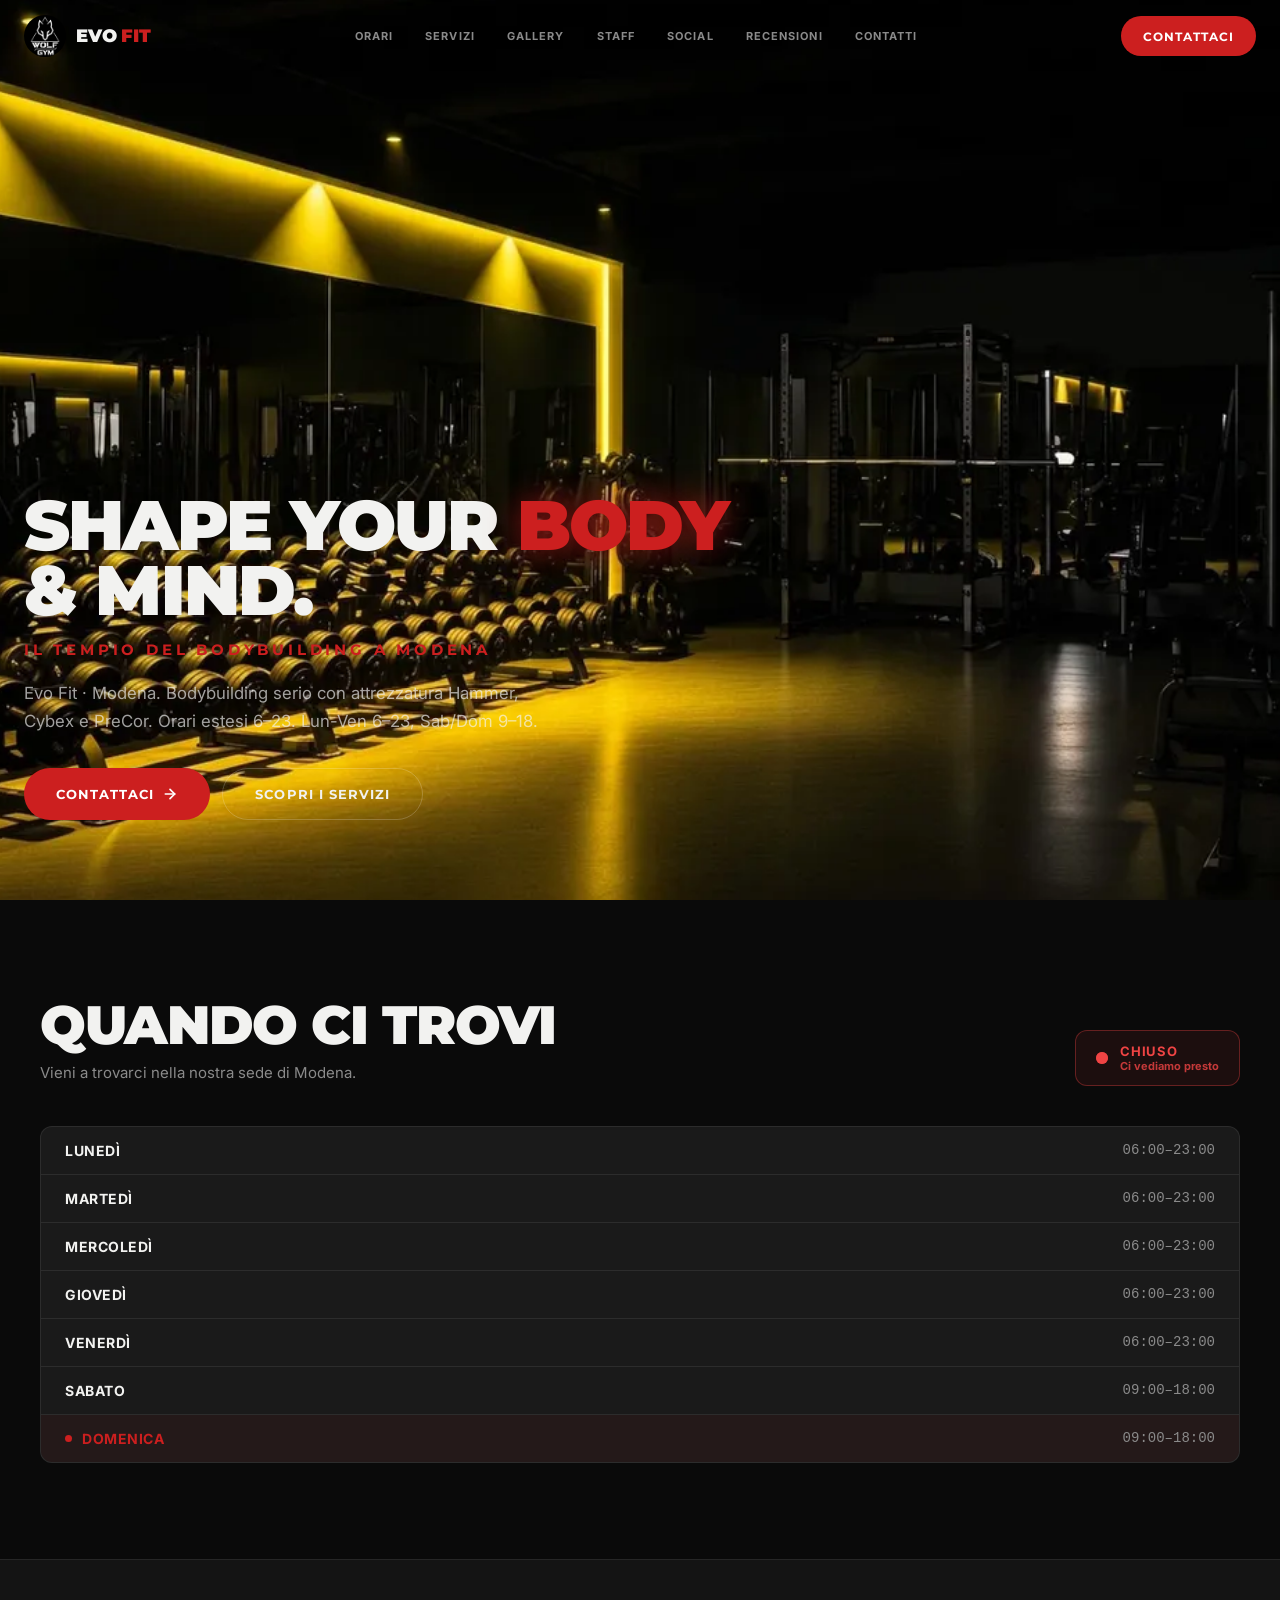
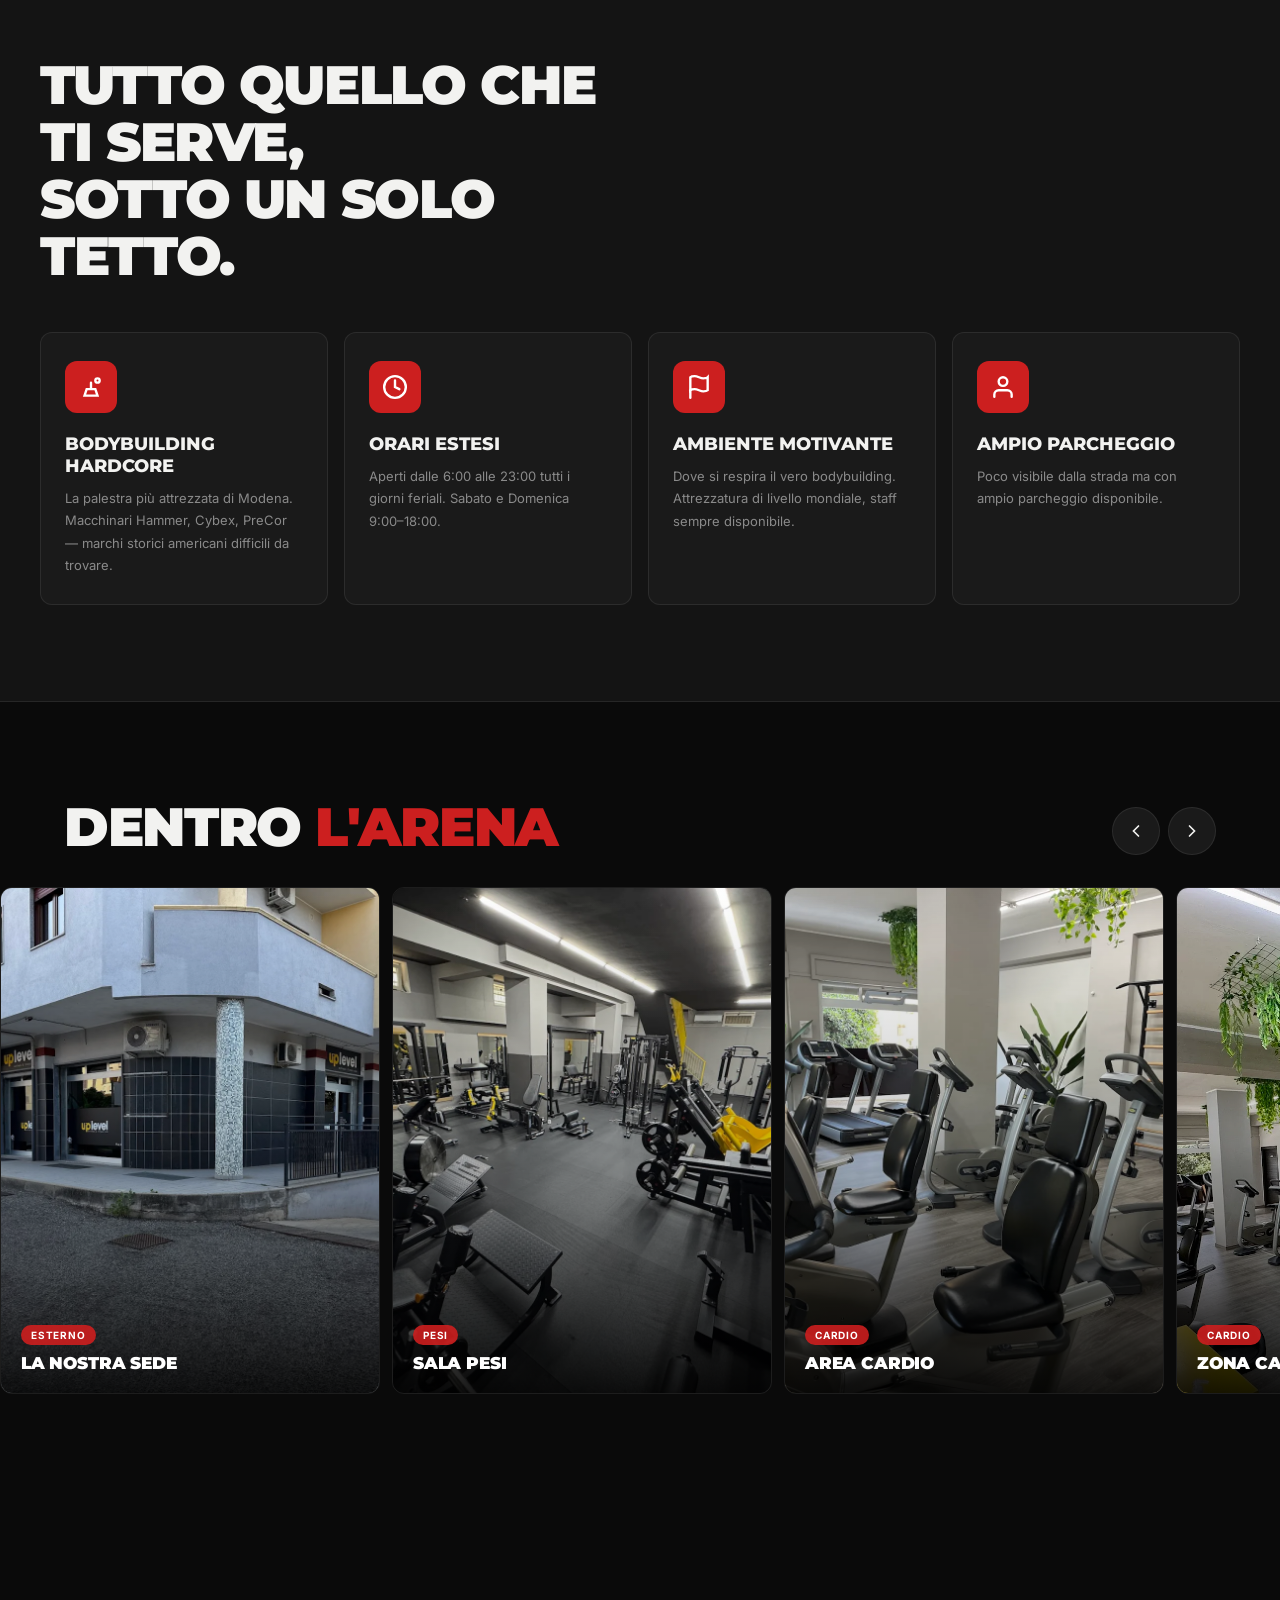
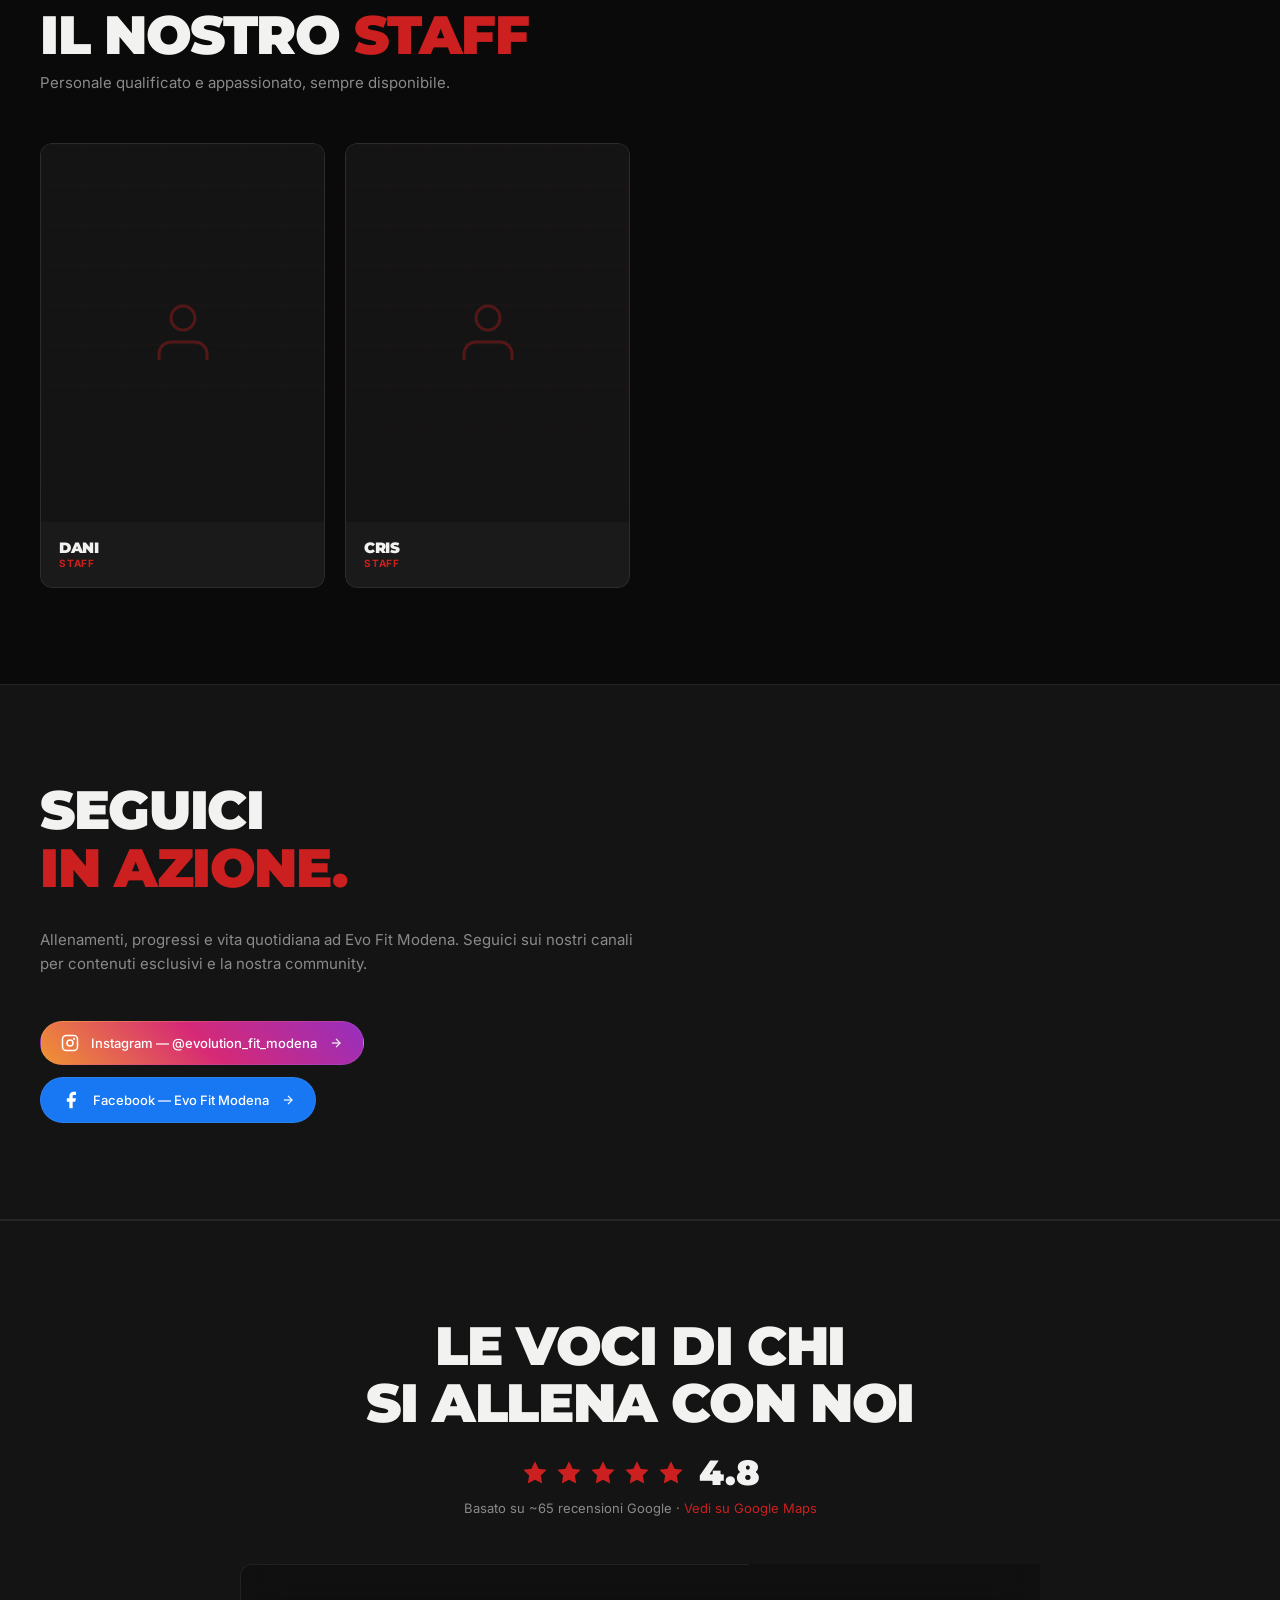
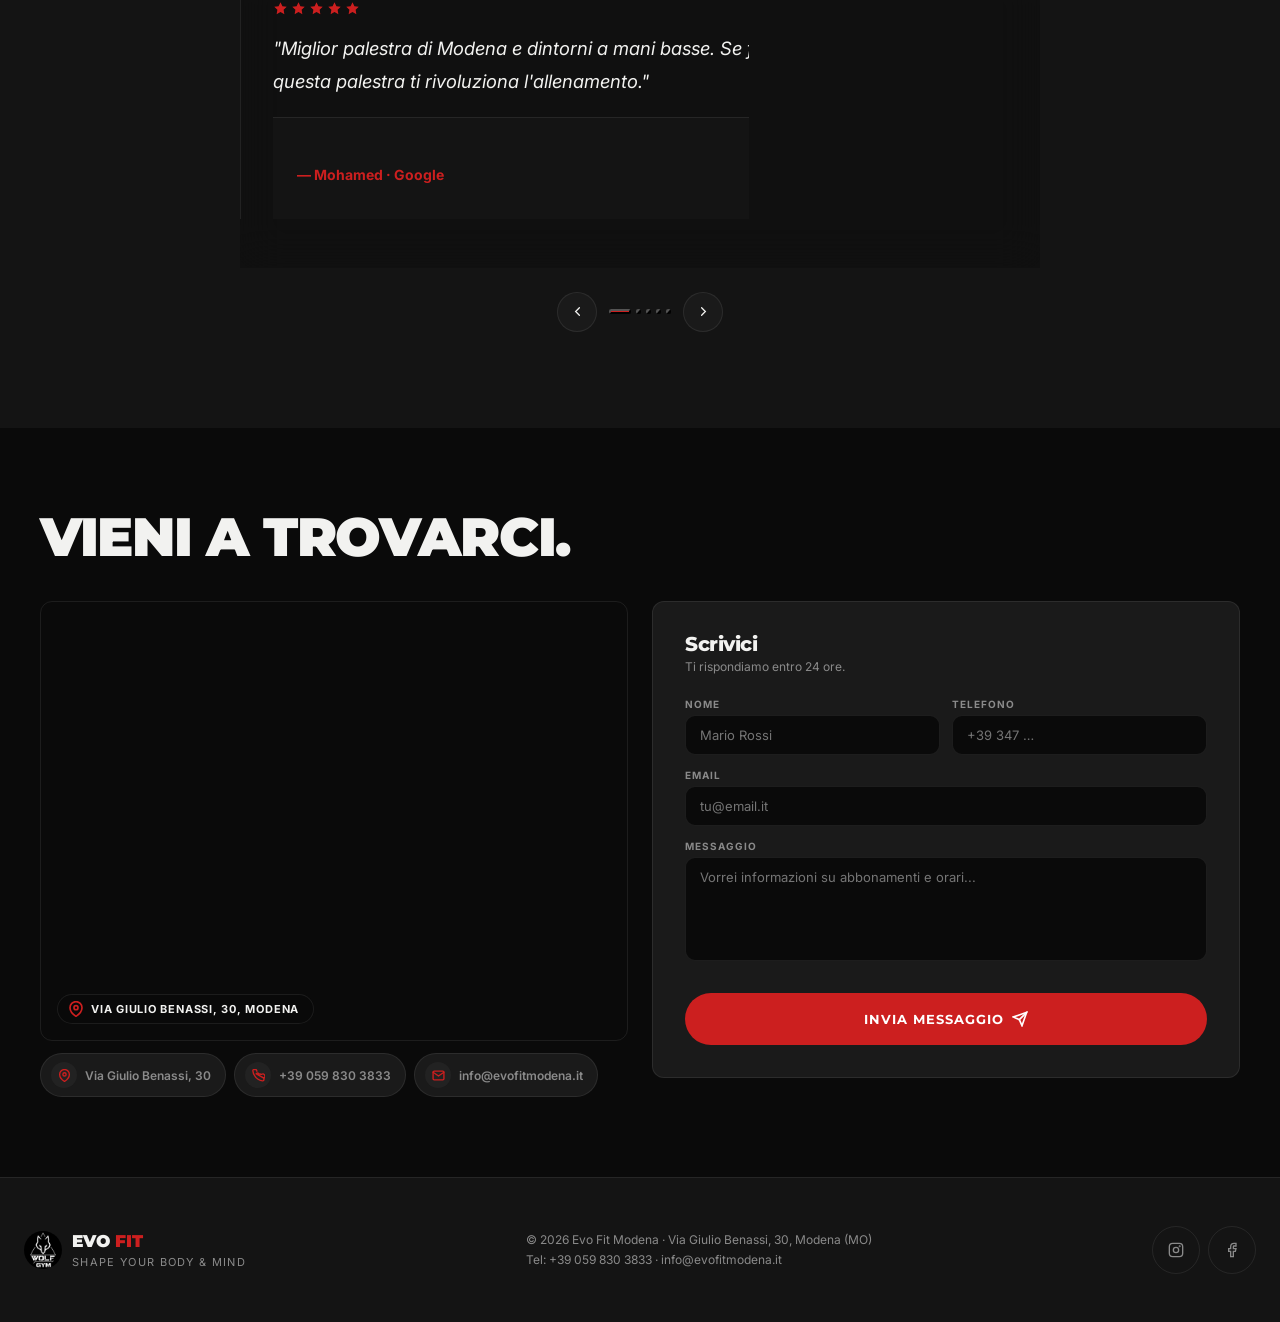
==== commit 809117f3: "feat: Evo Fit Modena - palette rosso hardcore, dati completi" ====
--- a/index.html
+++ b/index.html
@@ -15,26 +15,26 @@
   <link rel="apple-touch-icon" sizes="180x180" href="assets/img/apple-touch-icon.png"/>
 
   <!-- SEO Primary -->
-  <title>Wolf Gym Rende | Palestra · Fitness · Personal Training</title>
-  <meta name="description" content="Wolf Gym a Rende (CS): palestra con fitness, ricomposizione corporea, posturale e personal training. Lun/Mer/Ven 8-21, Mar/Gio 8-19, Sab 10-12. Via Marco Polo, 11. Valutazione Google 5/5 (227 recensioni)."/>
-  <meta name="keywords" content="palestra rende, wolf gym, palestra rende calabria, fitness rende, personal training rende, palestra corigliano, wolf gym rende"/>
+  <title>Evo Fit Modena | Palestra · Bodybuilding · Hardcore</title>
+  <meta name="description" content="Evo Fit a Modena (MO): palestra bodybuilding hardcore con attrezzatura Hammer, Cybex e PreCor. Orari estesi 6-23. Via Giulio Benassi, 30. Valutazione Google 4.8/5 (~65 recensioni)."/>
+  <meta name="keywords" content="palestra modena, evo fit, evo fit modena, bodybuilding modena, palestra modena centro, palestra modena hardcore, evolution fit modena"/>
   <meta name="robots" content="index,follow"/>
-  <link rel="canonical" href="https://wolfgym.vercel.app/"/>
+  <link rel="canonical" href="https://evo-fit.vercel.app/"/>
 
   <!-- Open Graph -->
   <meta property="og:type"        content="business.business"/>
-  <meta property="og:title"       content="Wolf Gym · Allenati come se non ci fosse un domani"/>
-  <meta property="og:description" content="Palestra a Rende: fitness, PT, posturale. Lun/Mer/Ven 8-21, Mar/Gio 8-19, Sab 10-12. Valutazione Google 5/5."/>
-  <meta property="og:url"         content="https://wolfgym.vercel.app/"/>
-  <meta property="og:image"       content="https://wolfgym.vercel.app/assets/img/og-image.jpg"/>
+  <meta property="og:title"       content="Evo Fit Modena · Shape your body & mind"/>
+  <meta property="og:description" content="Bodybuilding hardcore a Modena: Hammer, Cybex, PreCor. Orari estesi 6-23. Valutazione Google 4.8/5."/>
+  <meta property="og:url"         content="https://evo-fit.vercel.app/"/>
+  <meta property="og:image"       content="https://evo-fit.vercel.app/assets/img/og-image.jpg"/>
   <meta property="og:locale"      content="it_IT"/>
-  <meta property="og:site_name"   content="Wolf Gym"/>
+  <meta property="og:site_name"   content="Evo Fit Modena"/>
 
   <!-- Twitter Card -->
   <meta name="twitter:card"        content="summary_large_image"/>
-  <meta name="twitter:title"       content="Wolf Gym · Allenati come se non ci fosse un domani"/>
-  <meta name="twitter:description" content="Palestra Rende: fitness, PT, posturale. Lun/Mer/Ven 8-21, Mar/Gio 8-19, Sab 10-12."/>
-  <meta name="twitter:image"       content="https://wolfgym.vercel.app/assets/img/og-image.jpg"/>
+  <meta name="twitter:title"       content="Evo Fit Modena · Shape your body & mind"/>
+  <meta name="twitter:description" content="Bodybuilding hardcore a Modena: Hammer, Cybex, PreCor. Orari estesi 6-23."/>
+  <meta name="twitter:image"       content="https://evo-fit.vercel.app/assets/img/og-image.jpg"/>
 
   <!-- Fonts -->
   <link rel="preconnect" href="https://fonts.googleapis.com"/>
@@ -85,42 +85,41 @@
   {
     "@context": "https://schema.org",
     "@type": "HealthClub",
-    "name": "Wolf Gym",
-    "alternateName": "Wolf Gym Rende",
-    "description": "Palestra a Rende: fitness, ricomposizione corporea, posturale e personal training. Lun/Mer/Ven 8-21, Mar/Gio 8-19, Sab 10-12.",
-    "url": "https://wolfgym.vercel.app",
-    "telephone": "+393473020924",
-    "email": "info@wolfgymrende.it",
-    "image": "https://wolfgym.vercel.app/assets/img/382802489_1002927321148401_6611861210664021618_n.jpg",
-    "logo": "https://wolfgym.vercel.app/assets/img/382802489_1002927321148401_6611861210664021618_n.jpg",
+    "name": "Evo Fit Modena",
+    "alternateName": "Evo Fit",
+    "description": "Bodybuilding hardcore a Modena: attrezzatura Hammer, Cybex e PreCor. Orari estesi 6-23.",
+    "url": "https://evo-fit.vercel.app",
+    "telephone": "+390598303833",
+    "email": "info@evofitmodena.it",
+    "image": "https://evo-fit.vercel.app/assets/img/hero-bg.webp",
+    "logo": "https://evo-fit.vercel.app/assets/img/hero-bg.webp",
     "priceRange": "€€",
     "address": {
       "@type": "PostalAddress",
-      "streetAddress": "Via Marco Polo, 11",
-      "addressLocality": "Rende",
-      "addressRegion": "CS",
-      "postalCode": "87036",
+      "streetAddress": "Via Giulio Benassi, 30",
+      "addressLocality": "Modena",
+      "addressRegion": "MO",
+      "postalCode": "41122",
       "addressCountry": "IT"
     },
     "geo": {
       "@type": "GeoCoordinates",
-      "latitude": 39.3630,
-      "longitude": 16.1790
+      "latitude": 44.6475,
+      "longitude": 10.9252
     },
     "openingHoursSpecification": [
-      {"@type":"OpeningHoursSpecification","dayOfWeek":["Monday","Wednesday","Friday"],"opens":"08:00","closes":"21:00"},
-      {"@type":"OpeningHoursSpecification","dayOfWeek":["Tuesday","Thursday"],"opens":"08:00","closes":"19:00"},
-      {"@type":"OpeningHoursSpecification","dayOfWeek":["Saturday"],"opens":"10:00","closes":"12:00"}
+      {"@type":"OpeningHoursSpecification","dayOfWeek":["Monday","Tuesday","Wednesday","Thursday","Friday"],"opens":"06:00","closes":"23:00"},
+      {"@type":"OpeningHoursSpecification","dayOfWeek":["Saturday","Sunday"],"opens":"09:00","closes":"18:00"}
     ],
     "aggregateRating": {
       "@type": "AggregateRating",
-      "ratingValue": "5",
-      "reviewCount": "227",
+      "ratingValue": "4.8",
+      "reviewCount": "65",
       "bestRating": "5"
     },
     "sameAs": [
-      "https://www.instagram.com/wolfgymrende/",
-      "https://www.facebook.com/wolfgymrende/"
+      "https://www.instagram.com/evolution_fit_modena/",
+      "https://www.facebook.com/EvoFitModena/"
     ]
   }
   </script>
@@ -137,10 +136,10 @@
 ════════════════════════════════════════════════════════ -->
 <header id="navbar" role="banner">
   <nav class="nav-wrap" aria-label="Navigazione principale">
-    <a href="#top" class="nav-logo" aria-label="Wolf Gym — torna in cima">
-      <img src="assets/img/382802489_1002927321148401_6611861210664021618_n.jpg" alt="Logo Wolf Gym" width="42" height="42" style="border-radius:50%;object-fit:cover"/>
+    <a href="#top" class="nav-logo" aria-label="Evo Fit — torna in cima">
+      <img src="assets/img/382802489_1002927321148401_6611861210664021618_n.jpg" alt="Logo Evo Fit" width="42" height="42" style="border-radius:50%;object-fit:cover"/>
       <div>
-        <div class="nav-logo-text">Wolf <span>Gym</span></div>
+        <div class="nav-logo-text">Evo <span>Fit</span></div>
       </div>
     </a>
 
@@ -180,18 +179,18 @@
      HERO
 ════════════════════════════════════════════════════════ -->
 <main id="top">
-<section id="hero" aria-label="Hero Wolf Gym">
+<section id="hero" aria-label="Hero Evo Fit Modena">
   <div class="hero-img">
-    <img src="assets/img/hero-bg.webp" alt="Sala fitness Wolf Gym Rende" fetchpriority="high" width="1920" height="1080"/>
+    <img src="assets/img/hero-bg.webp" alt="Sala fitness Evo Fit Modena" fetchpriority="high" width="1920" height="1080"/>
   </div>
   <div class="hero-content">
     <div class="hero-title-row">
       <h1 class="hero-h1">Shape your <span class="red glow">body</span><br>& mind.</h1>
     </div>
 
-    <p class="hero-sub-title">Allenati con i migliori a Rende</p>
-
-    <p class="hero-desc">Wolf Gym · Rende. Functional Training, Hyrox, OCR e Spartan Race. Allenamenti in gruppo e personal training con Salvatore Caligiuri. Lun/Mer/Ven 8–21, Mar/Gio 8–19, Sab 10–12.</p>
+    <p class="hero-sub-title">Il tempio del bodybuilding a Modena</p>
+
+    <p class="hero-desc">Evo Fit · Modena. Bodybuilding serio con attrezzatura Hammer, Cybex e PreCor. Orari estesi 6–23. Lun-Ven 6–23, Sab/Dom 9–18.</p>
 
 
 
@@ -214,7 +213,7 @@
       <div>
 
         <h2 id="orari-title" class="sec-h2">Quando ci trovi</h2>
-        <p class="sec-p">Vieni a trovarci nella nostra sede di Rende.</p>
+        <p class="sec-p">Vieni a trovarci nella nostra sede di Modena.</p>
       </div>
       <div id="status-pill" class="status-pill open" role="status" aria-live="polite">
         <div class="ping-wrap" aria-hidden="true">
@@ -229,21 +228,17 @@
     </div>
 
     <div class="hours-table reveal" role="table" aria-label="Orari palestra">
-      <div class="h-row" id="row-0" role="row"><div class="h-day" role="cell"><span>Lunedì</span></div>   <div class="h-time" role="cell">08:00–21:00</div></div>
-      <div class="h-row" id="row-1" role="row"><div class="h-day" role="cell"><span>Martedì</span></div>  <div class="h-time" role="cell">08:00–19:00</div></div>
-      <div class="h-row" id="row-2" role="row"><div class="h-day" role="cell"><span>Mercoledì</span></div><div class="h-time" role="cell">08:00–21:00</div></div>
-      <div class="h-row" id="row-3" role="row"><div class="h-day" role="cell"><span>Giovedì</span></div>  <div class="h-time" role="cell">08:00–19:00</div></div>
-      <div class="h-row" id="row-4" role="row"><div class="h-day" role="cell"><span>Venerdì</span></div>  <div class="h-time" role="cell">08:00–21:00</div></div>
-      <div class="h-row" id="row-5" role="row"><div class="h-day" role="cell"><span>Sabato</span></div>   <div class="h-time" role="cell">10:00–12:00</div></div>
+      <div class="h-row" id="row-0" role="row"><div class="h-day" role="cell"><span>Lunedì</span></div>   <div class="h-time" role="cell">06:00–23:00</div></div>
+      <div class="h-row" id="row-1" role="row"><div class="h-day" role="cell"><span>Martedì</span></div>  <div class="h-time" role="cell">06:00–23:00</div></div>
+      <div class="h-row" id="row-2" role="row"><div class="h-day" role="cell"><span>Mercoledì</span></div><div class="h-time" role="cell">06:00–23:00</div></div>
+      <div class="h-row" id="row-3" role="row"><div class="h-day" role="cell"><span>Giovedì</span></div>  <div class="h-time" role="cell">06:00–23:00</div></div>
+      <div class="h-row" id="row-4" role="row"><div class="h-day" role="cell"><span>Venerdì</span></div>  <div class="h-time" role="cell">06:00–23:00</div></div>
+      <div class="h-row" id="row-5" role="row"><div class="h-day" role="cell"><span>Sabato</span></div>   <div class="h-time" role="cell">09:00–18:00</div></div>
       <div class="h-row" id="row-6" role="row">
         <div class="h-day" role="cell">
           <span>Domenica</span>
-          <span class="h-sun-badge">
-            <svg width="10" height="10" viewBox="0 0 24 24" fill="none" stroke="currentColor" stroke-width="2" aria-hidden="true"><line x1="18" y1="6" x2="6" y2="18"/><line x1="6" y1="6" x2="18" y2="18"/></svg>
-            Chiuso
-          </span>
-        </div>
-        <div class="h-time" role="cell">Chiuso</div>
+        </div>
+        <div class="h-time" role="cell">09:00–18:00</div>
       </div>
     </div>
   </div>
@@ -262,36 +257,29 @@
         <div class="srv-icon" aria-hidden="true">
           <svg width="26" height="26" viewBox="0 0 24 24" fill="none" stroke="white" stroke-width="2.2" stroke-linecap="round"><path d="M18 8a2 2 0 1 1 0-4 2 2 0 0 1 0 4zM6 20l2-6h8l2 6H6zM12 14V8"/></svg>
         </div>
-        <div class="srv-title">Functional Training</div>
-        <p class="srv-desc">11 lezioni settimanali di allenamento funzionale in gruppo. Lavoro su forza, resistenza e mobilità con istruttore dedicato.</p>
+        <div class="srv-title">Bodybuilding Hardcore</div>
+        <p class="srv-desc">La palestra più attrezzata di Modena. Macchinari Hammer, Cybex, PreCor — marchi storici americani difficili da trovare.</p>
       </div>
       <div class="srv-card reveal">
         <div class="srv-icon" aria-hidden="true">
           <svg width="26" height="26" viewBox="0 0 24 24" fill="none" stroke="white" stroke-width="2.2" stroke-linecap="round"><circle cx="12" cy="12" r="10"/><path d="M12 6v6l4 2"/></svg>
         </div>
-        <div class="srv-title">Hyrox Training</div>
-        <p class="srv-desc">Affiliati ufficiali Hyrox dal 2023. 6 lezioni dedicate alla preparazione per gare Hyrox indoor.</p>
+        <div class="srv-title">Orari Estesi</div>
+        <p class="srv-desc">Aperti dalle 6:00 alle 23:00 tutti i giorni feriali. Sabato e Domenica 9:00–18:00.</p>
       </div>
       <div class="srv-card reveal">
         <div class="srv-icon" aria-hidden="true">
           <svg width="26" height="26" viewBox="0 0 24 24" fill="none" stroke="white" stroke-width="2.2" stroke-linecap="round"><path d="M4 15s1-1 4-1 5 2 8 2 4-1 4-1V3s-1 1-4 1-5-2-8-2-4 1-4 1z"/><line x1="4" y1="22" x2="4" y2="15"/></svg>
         </div>
-        <div class="srv-title">OCR & Spartan Race</div>
-        <p class="srv-desc">Palestra specializzata nella preparazione a gare OCR e Spartan Race. Percorsi e ostacoli dedicati per la preparazione atletica.</p>
+        <div class="srv-title">Ambiente Motivante</div>
+        <p class="srv-desc">Dove si respira il vero bodybuilding. Attrezzatura di livello mondiale, staff sempre disponibile.</p>
       </div>
       <div class="srv-card reveal">
         <div class="srv-icon" aria-hidden="true">
           <svg width="26" height="26" viewBox="0 0 24 24" fill="none" stroke="white" stroke-width="2.2" stroke-linecap="round"><path d="M20 21v-2a4 4 0 0 0-4-4H8a4 4 0 0 0-4 4v2"/><circle cx="12" cy="7" r="4"/></svg>
         </div>
-        <div class="srv-title">Personal Training</div>
-        <p class="srv-desc">Sessioni individuali con Salvatore Caligiuri, coach qualificato e atleta OCR. Programmi su misura per i tuoi obiettivi.</p>
-      </div>
-      <div class="srv-card reveal">
-        <div class="srv-icon" aria-hidden="true">
-          <svg width="26" height="26" viewBox="0 0 24 24" fill="none" stroke="white" stroke-width="2.2" stroke-linecap="round"><rect x="3" y="3" width="18" height="18" rx="2"/><path d="M3 9h18M9 21V9"/></svg>
-        </div>
-        <div class="srv-title">Open Training</div>
-        <p class="srv-desc">8 ingressi settimanali in area Open per allenamenti liberi. Attrezzature di livello superiore sempre a disposizione.</p>
+        <div class="srv-title">Ampio Parcheggio</div>
+        <p class="srv-desc">Poco visibile dalla strada ma con ampio parcheggio disponibile.</p>
       </div>
     </div>
   </div>
@@ -319,37 +307,37 @@
 
   <div class="gal-scroll" id="gal-scroll" role="list" aria-label="Foto della palestra">
     <div class="gal-card" role="listitem">
-      <img src="assets/img/esterno.webp" alt="Esterno Wolf Gym Rende" loading="lazy" width="380" height="507"/>
+      <img src="assets/img/esterno.webp" alt="Esterno Evo Fit Modena" loading="lazy" width="380" height="507"/>
       <div class="gal-overlay" aria-hidden="true"></div>
       <div class="gal-info"><div class="gal-tag">Esterno</div><div class="gal-title">La nostra sede</div></div>
     </div>
     <div class="gal-card" role="listitem">
-      <img src="assets/img/sala.webp" alt="Sala pesi Wolf Gym" loading="lazy" width="380" height="507"/>
+      <img src="assets/img/sala.webp" alt="Sala pesi Evo Fit" loading="lazy" width="380" height="507"/>
       <div class="gal-overlay" aria-hidden="true"></div>
       <div class="gal-info"><div class="gal-tag">Pesi</div><div class="gal-title">Sala Pesi</div></div>
     </div>
     <div class="gal-card" role="listitem">
-      <img src="assets/img/sala2.webp" alt="Area cardio con cyclette Wolf Gym" loading="lazy" width="380" height="507"/>
+      <img src="assets/img/sala2.webp" alt="Area cardio Evo Fit" loading="lazy" width="380" height="507"/>
       <div class="gal-overlay" aria-hidden="true"></div>
       <div class="gal-info"><div class="gal-tag">Cardio</div><div class="gal-title">Area Cardio</div></div>
     </div>
     <div class="gal-card" role="listitem">
-      <img src="assets/img/sala3.webp" alt="Area cardio con logo Wolf Gym" loading="lazy" width="380" height="507"/>
+      <img src="assets/img/sala3.webp" alt="Area cardio con logo Evo Fit" loading="lazy" width="380" height="507"/>
       <div class="gal-overlay" aria-hidden="true"></div>
       <div class="gal-info"><div class="gal-tag">Cardio</div><div class="gal-title">Zona Cardio & Benessere</div></div>
     </div>
     <div class="gal-card" role="listitem">
-      <img src="assets/img/sala4.webp" alt="Leg press e mural motivazionale Wolf Gym" loading="lazy" width="380" height="507"/>
+      <img src="assets/img/sala4.webp" alt="Leg press e mural motivazionale Evo Fit" loading="lazy" width="380" height="507"/>
       <div class="gal-overlay" aria-hidden="true"></div>
       <div class="gal-info"><div class="gal-tag">Pesi</div><div class="gal-title">Leg Press & Mural</div></div>
     </div>
     <div class="gal-card" role="listitem">
-      <img src="assets/img/sala5.webp" alt="Macchinari Diamond Wolf Gym" loading="lazy" width="380" height="507"/>
+      <img src="assets/img/sala5.webp" alt="Macchinari Diamond Evo Fit" loading="lazy" width="380" height="507"/>
       <div class="gal-overlay" aria-hidden="true"></div>
       <div class="gal-info"><div class="gal-tag">Macchine</div><div class="gal-title">Macchinari Diamond</div></div>
     </div>
     <div class="gal-card" role="listitem">
-      <img src="assets/img/sala6.webp" alt="Dumbbell zone con manubri Wolf Gym" loading="lazy" width="380" height="507"/>
+      <img src="assets/img/sala6.webp" alt="Dumbbell zone con manubri Evo Fit" loading="lazy" width="380" height="507"/>
       <div class="gal-overlay" aria-hidden="true"></div>
       <div class="gal-info"><div class="gal-tag">Pesi</div><div class="gal-title">Dumbbell Zone</div></div>
     </div>
@@ -364,11 +352,11 @@
   <div class="sec-inner">
     <div class="reveal" style="margin-bottom:48px;max-width:600px">
       <h2 id="staff-title" class="sec-h2">Il Nostro <span class="red">Staff</span></h2>
-      <p class="sec-p">Trainer certificati pronti a guidarti verso i tuoi obiettivi.</p>
+      <p class="sec-p">Personale qualificato e appassionato, sempre disponibile.</p>
     </div>
     <div class="staff-grid">
 
-      <!-- SALVATORE C. -->
+      <!-- DANI -->
       <div class="staff-flip-scene reveal">
         <div class="staff-flip-inner">
           <div class="staff-flip-front">
@@ -381,22 +369,22 @@
                 <div class="staff-av-fade" aria-hidden="true"></div>
               </div>
               <div class="staff-info">
-                <div><h3 class="staff-name">Salvatore C.</h3><p class="staff-role">Coach Founder · Functional Training</p></div>
+                <div><h3 class="staff-name">Dani</h3><p class="staff-role">Staff</p></div>
               </div>
             </article>
           </div>
           <div class="staff-flip-back">
             <div class="staff-back-icon">🏋️‍♂️</div>
-            <div class="staff-back-name">Salvatore C.</div>
-            <div class="staff-back-role">Coach Founder · Functional Training</div>
+            <div class="staff-back-name">Dani</div>
+            <div class="staff-back-role">Staff</div>
             <div class="staff-back-divider"></div>
-            <div class="staff-back-bio">Fondatore di Wolf Gym. Specializzato in functional training e preparazione atletica. Professionalità e passione al servizio dei membri.</div>
+            <div class="staff-back-bio">Membro dello staff Evo Fit. Sempre disponibile per aiutarti a raggiungere i tuoi obiettivi in palestra.</div>
             <div class="staff-back-cta">Contattami su WhatsApp</div>
           </div>
         </div>
       </div>
 
-      <!-- STEFANIA -->
+      <!-- CRIS -->
       <div class="staff-flip-scene reveal">
         <div class="staff-flip-inner">
           <div class="staff-flip-front">
@@ -409,22 +397,22 @@
                 <div class="staff-av-fade" aria-hidden="true"></div>
               </div>
               <div class="staff-info">
-                <div><h3 class="staff-name">Stefania</h3><p class="staff-role">Reception · Client Relations</p></div>
+                <div><h3 class="staff-name">Cris</h3><p class="staff-role">Staff</p></div>
               </div>
             </article>
           </div>
           <div class="staff-flip-back">
-            <div class="staff-back-icon">🤝</div>
-            <div class="staff-back-name">Stefania</div>
-            <div class="staff-back-role">Reception · Client Relations</div>
+            <div class="staff-back-icon">💪</div>
+            <div class="staff-back-name">Cris</div>
+            <div class="staff-back-role">Staff</div>
             <div class="staff-back-divider"></div>
-            <div class="staff-back-bio">Accoglienza e gestione clienti. Sempre pronta con un gran sorriso per rendere la tua esperienza speciale.</div>
+            <div class="staff-back-bio">Membro dello staff Evo Fit. Professionale e sempre pronto a supportarti nel tuo percorso di allenamento.</div>
             <div class="staff-back-cta">Contattami su WhatsApp</div>
           </div>
         </div>
       </div>
 
-      <!-- COACH 3 -->
+      <!-- MATTE -->
       <div class="staff-flip-scene reveal">
         <div class="staff-flip-inner">
           <div class="staff-flip-front">
@@ -437,44 +425,16 @@
                 <div class="staff-av-fade" aria-hidden="true"></div>
               </div>
               <div class="staff-info">
-                <div><h3 class="staff-name">Coach</h3><p class="staff-role">Personal Trainer</p></div>
+                <div><h3 class="staff-name">Matte</h3><p class="staff-role">Staff</p></div>
               </div>
             </article>
           </div>
           <div class="staff-flip-back">
-            <div class="staff-back-icon">💪</div>
-            <div class="staff-back-name">Coach</div>
-            <div class="staff-back-role">Personal Trainer</div>
+            <div class="staff-back-icon">🤸‍♂️</div>
+            <div class="staff-back-name">Matte</div>
+            <div class="staff-back-role">Staff</div>
             <div class="staff-back-divider"></div>
-            <div class="staff-back-bio">In arrivo. Resta sintonizzato!</div>
-            <div class="staff-back-cta">Contattami su WhatsApp</div>
-          </div>
-        </div>
-      </div>
-
-      <!-- COACH 4 -->
-      <div class="staff-flip-scene reveal">
-        <div class="staff-flip-inner">
-          <div class="staff-flip-front">
-            <article class="staff-card">
-              <div class="staff-av">
-                <div class="staff-av-pat" aria-hidden="true"></div>
-                <div class="staff-av-icon" aria-hidden="true">
-                  <svg width="72" height="72" viewBox="0 0 24 24" fill="none" stroke="currentColor" stroke-width="1"><path d="M20 21v-2a4 4 0 0 0-4-4H8a4 4 0 0 0-4 4v2"/><circle cx="12" cy="7" r="4"/></svg>
-                </div>
-                <div class="staff-av-fade" aria-hidden="true"></div>
-              </div>
-              <div class="staff-info">
-                <div><h3 class="staff-name">Coach</h3><p class="staff-role">Personal Trainer</p></div>
-              </div>
-            </article>
-          </div>
-          <div class="staff-flip-back">
-            <div class="staff-back-icon">🤸‍♀️</div>
-            <div class="staff-back-name">Coach</div>
-            <div class="staff-back-role">Personal Trainer</div>
-            <div class="staff-back-divider"></div>
-            <div class="staff-back-bio">In arrivo. Resta sintonizzato!</div>
+            <div class="staff-back-bio">Membro dello staff Evo Fit. Appassionato di bodybuilding e sempre al tuo fianco per consigli e supporto.</div>
             <div class="staff-back-cta">Contattami su WhatsApp</div>
           </div>
         </div>
@@ -492,19 +452,19 @@
     <div class="yt-info reveal" style="max-width:600px">
 
         <h2 id="social-title" class="sec-h2">Seguici<br><span class="red">in azione.</span></h2>
-        <p class="sec-p" style="margin-top:16px">Allenamenti, progressi e vita quotidiana ad Wolf Gym. Seguici sui nostri canali per contenuti esclusivi e la nostra community.</p>
+        <p class="sec-p" style="margin-top:16px">Allenamenti, progressi e vita quotidiana ad Evo Fit Modena. Seguici sui nostri canali per contenuti esclusivi e la nostra community.</p>
 
         <div style="margin-top:28px; display:flex; flex-direction:column; gap:12px">
 
-          <a href="https://instagram.com/wolfgymrende" target="_blank" rel="noopener noreferrer" class="yt-channel" style="display:flex; align-items:center; gap:12px; background:linear-gradient(45deg, #f09433, #d62976, #962fbf); padding:12px 20px; border-radius:60px; text-decoration:none; color:white; transition:all 0.2s;">
+          <a href="https://instagram.com/evolution_fit_modena" target="_blank" rel="noopener noreferrer" class="yt-channel" style="display:flex; align-items:center; gap:12px; background:linear-gradient(45deg, #f09433, #d62976, #962fbf); padding:12px 20px; border-radius:60px; text-decoration:none; color:white; transition:all 0.2s;">
             <svg width="18" height="18" viewBox="0 0 24 24" fill="none" stroke="white" stroke-width="2" stroke-linecap="round"><rect x="2" y="2" width="20" height="20" rx="5"/><circle cx="12" cy="12" r="4"/><circle cx="17.5" cy="6.5" r="0.5" fill="white"/></svg>
-            <span style="flex:1; font-weight:500;">Instagram — @wolfgymrende</span>
+            <span style="flex:1; font-weight:500;">Instagram — @evolution_fit_modena</span>
             <svg width="14" height="14" viewBox="0 0 24 24" fill="none" stroke="white" stroke-width="2"><line x1="5" y1="12" x2="19" y2="12"/><polyline points="12 5 19 12 12 19"/></svg>
           </a>
 
-          <a href="https://www.facebook.com/wolfgymrende/" target="_blank" rel="noopener noreferrer" class="yt-channel" style="display:flex; align-items:center; gap:12px; background:#1877f2; padding:12px 20px; border-radius:60px; text-decoration:none; color:white; transition:all 0.2s;">
+          <a href="https://www.facebook.com/EvoFitModena/" target="_blank" rel="noopener noreferrer" class="yt-channel" style="display:flex; align-items:center; gap:12px; background:#1877f2; padding:12px 20px; border-radius:60px; text-decoration:none; color:white; transition:all 0.2s;">
             <svg width="20" height="20" viewBox="0 0 24 24" fill="white" aria-hidden="true"><path d="M18 2h-3a5 5 0 0 0-5 5v3H7v4h3v8h4v-8h3l1-4h-4V7a1 1 0 0 1 1-1h3z"/></svg>
-            <span style="flex:1; font-weight:500;">Facebook — Wolf Gym</span>
+            <span style="flex:1; font-weight:500;">Facebook — Evo Fit Modena</span>
             <svg width="14" height="14" viewBox="0 0 24 24" fill="none" stroke="white" stroke-width="2"><line x1="5" y1="12" x2="19" y2="12"/><polyline points="12 5 19 12 12 19"/></svg>
           </a>
         </div>
@@ -521,25 +481,25 @@
   <div class="sec-inner">
     <div class="rev-header reveal">
       <h2 id="rev-title" class="sec-h2">Le voci di chi<br>si allena con noi</h2>
-      <div class="rev-stars" aria-label="Valutazione 5 stelle su 5">
-        <svg width="28" height="28" viewBox="0 0 24 24" fill="#e8491d" aria-hidden="true"><polygon points="12 2 15.09 8.26 22 9.27 17 14.14 18.18 21.02 12 17.77 5.82 21.02 7 14.14 2 9.27 8.91 8.26 12 2"/></svg>
-        <svg width="28" height="28" viewBox="0 0 24 24" fill="#e8491d" aria-hidden="true"><polygon points="12 2 15.09 8.26 22 9.27 17 14.14 18.18 21.02 12 17.77 5.82 21.02 7 14.14 2 9.27 8.91 8.26 12 2"/></svg>
-        <svg width="28" height="28" viewBox="0 0 24 24" fill="#e8491d" aria-hidden="true"><polygon points="12 2 15.09 8.26 22 9.27 17 14.14 18.18 21.02 12 17.77 5.82 21.02 7 14.14 2 9.27 8.91 8.26 12 2"/></svg>
-        <svg width="28" height="28" viewBox="0 0 24 24" fill="#e8491d" aria-hidden="true"><polygon points="12 2 15.09 8.26 22 9.27 17 14.14 18.18 21.02 12 17.77 5.82 21.02 7 14.14 2 9.27 8.91 8.26 12 2"/></svg>
-        <svg width="28" height="28" viewBox="0 0 24 24" fill="#e8491d" aria-hidden="true"><polygon points="12 2 15.09 8.26 22 9.27 17 14.14 18.18 21.02 12 17.77 5.82 21.02 7 14.14 2 9.27 8.91 8.26 12 2"/></svg>
-        <span class="rev-rating">5.0</span>
-      </div>
-      <p class="rev-sub">Basato su 227 recensioni Google · <a href="https://maps.google.com/?q=Wolf+Gym+Rende+Via+Marco+Polo+11" target="_blank" rel="noopener noreferrer" style="color:var(--accent)">Vedi su Google Maps</a></p>
+      <div class="rev-stars" aria-label="Valutazione 4.8 stelle su 5">
+        <svg width="28" height="28" viewBox="0 0 24 24" fill="#cc1f1f" aria-hidden="true"><polygon points="12 2 15.09 8.26 22 9.27 17 14.14 18.18 21.02 12 17.77 5.82 21.02 7 14.14 2 9.27 8.91 8.26 12 2"/></svg>
+        <svg width="28" height="28" viewBox="0 0 24 24" fill="#cc1f1f" aria-hidden="true"><polygon points="12 2 15.09 8.26 22 9.27 17 14.14 18.18 21.02 12 17.77 5.82 21.02 7 14.14 2 9.27 8.91 8.26 12 2"/></svg>
+        <svg width="28" height="28" viewBox="0 0 24 24" fill="#cc1f1f" aria-hidden="true"><polygon points="12 2 15.09 8.26 22 9.27 17 14.14 18.18 21.02 12 17.77 5.82 21.02 7 14.14 2 9.27 8.91 8.26 12 2"/></svg>
+        <svg width="28" height="28" viewBox="0 0 24 24" fill="#cc1f1f" aria-hidden="true"><polygon points="12 2 15.09 8.26 22 9.27 17 14.14 18.18 21.02 12 17.77 5.82 21.02 7 14.14 2 9.27 8.91 8.26 12 2"/></svg>
+        <svg width="28" height="28" viewBox="0 0 24 24" fill="#cc1f1f" aria-hidden="true"><polygon points="12 2 15.09 8.26 22 9.27 17 14.14 18.18 21.02 12 17.77 5.82 21.02 7 14.14 2 9.27 8.91 8.26 12 2"/></svg>
+        <span class="rev-rating">4.8</span>
+      </div>
+      <p class="rev-sub">Basato su ~65 recensioni Google · <a href="https://maps.google.com/?q=Evo+Fit+Modena+Via+Giulio+Benassi+30" target="_blank" rel="noopener noreferrer" style="color:var(--accent)">Vedi su Google Maps</a></p>
     </div>
 
     <div style="position:relative;margin-top:48px;min-height:220px">
       <blockquote id="rev-card" class="rev-card glass" style="transition:opacity .4s,transform .4s">
         <div class="rev-mini-stars" aria-hidden="true">
-          <svg width="15" height="15" viewBox="0 0 24 24" fill="#e8491d"><polygon points="12 2 15.09 8.26 22 9.27 17 14.14 18.18 21.02 12 17.77 5.82 21.02 7 14.14 2 9.27 8.91 8.26 12 2"/></svg>
-          <svg width="15" height="15" viewBox="0 0 24 24" fill="#e8491d"><polygon points="12 2 15.09 8.26 22 9.27 17 14.14 18.18 21.02 12 17.77 5.82 21.02 7 14.14 2 9.27 8.91 8.26 12 2"/></svg>
-          <svg width="15" height="15" viewBox="0 0 24 24" fill="#e8491d"><polygon points="12 2 15.09 8.26 22 9.27 17 14.14 18.18 21.02 12 17.77 5.82 21.02 7 14.14 2 9.27 8.91 8.26 12 2"/></svg>
-          <svg width="15" height="15" viewBox="0 0 24 24" fill="#e8491d"><polygon points="12 2 15.09 8.26 22 9.27 17 14.14 18.18 21.02 12 17.77 5.82 21.02 7 14.14 2 9.27 8.91 8.26 12 2"/></svg>
-          <svg width="15" height="15" viewBox="0 0 24 24" fill="#e8491d"><polygon points="12 2 15.09 8.26 22 9.27 17 14.14 18.18 21.02 12 17.77 5.82 21.02 7 14.14 2 9.27 8.91 8.26 12 2"/></svg>
+          <svg width="15" height="15" viewBox="0 0 24 24" fill="#cc1f1f"><polygon points="12 2 15.09 8.26 22 9.27 17 14.14 18.18 21.02 12 17.77 5.82 21.02 7 14.14 2 9.27 8.91 8.26 12 2"/></svg>
+          <svg width="15" height="15" viewBox="0 0 24 24" fill="#cc1f1f"><polygon points="12 2 15.09 8.26 22 9.27 17 14.14 18.18 21.02 12 17.77 5.82 21.02 7 14.14 2 9.27 8.91 8.26 12 2"/></svg>
+          <svg width="15" height="15" viewBox="0 0 24 24" fill="#cc1f1f"><polygon points="12 2 15.09 8.26 22 9.27 17 14.14 18.18 21.02 12 17.77 5.82 21.02 7 14.14 2 9.27 8.91 8.26 12 2"/></svg>
+          <svg width="15" height="15" viewBox="0 0 24 24" fill="#cc1f1f"><polygon points="12 2 15.09 8.26 22 9.27 17 14.14 18.18 21.02 12 17.77 5.82 21.02 7 14.14 2 9.27 8.91 8.26 12 2"/></svg>
+          <svg width="15" height="15" viewBox="0 0 24 24" fill="#cc1f1f"><polygon points="12 2 15.09 8.26 22 9.27 17 14.14 18.18 21.02 12 17.77 5.82 21.02 7 14.14 2 9.27 8.91 8.26 12 2"/></svg>
         </div>
         <p class="rev-text" id="rev-text"></p>
         <footer class="rev-author" id="rev-author"></footer>
@@ -576,41 +536,41 @@
       <div class="con-left">
         <div class="con-map-wrap">
           <iframe
-            title="Mappa Wolf Gym — Via Marco Polo, 11 Rende"
-            src="https://maps.google.com/maps?q=Via+Marco+Polo+11+Rende&t=&z=15&ie=UTF8&iwloc=&output=embed"
+            title="Mappa Evo Fit — Via Giulio Benassi, 30 Modena"
+            src="https://maps.google.com/maps?q=Via+Giulio+Benassi+30+Modena&t=&z=15&ie=UTF8&iwloc=&output=embed"
             width="100%" height="100%" loading="lazy"
             style="border:0;filter:invert(.9) hue-rotate(180deg) saturate(.65);display:block;width:100%;height:100%"
             referrerpolicy="no-referrer-when-downgrade">
           </iframe>
           <!-- overlay pin badge -->
           <div class="con-map-badge">
-            <svg width="16" height="16" viewBox="0 0 24 24" fill="none" stroke="#e8491d" stroke-width="2.5" stroke-linecap="round" aria-hidden="true">
+            <svg width="16" height="16" viewBox="0 0 24 24" fill="none" stroke="#cc1f1f" stroke-width="2.5" stroke-linecap="round" aria-hidden="true">
               <path d="M21 10c0 7-9 13-9 13s-9-6-9-13a9 9 0 0 1 18 0z"/>
               <circle cx="12" cy="10" r="3"/>
             </svg>
-            Via Marco Polo, 11, Rende
+            Via Giulio Benassi, 30, Modena
           </div>
         </div>
 
         <!-- Info strip compatta -->
         <address class="con-strip" style="font-style:normal">
-          <a href="https://maps.google.com/?q=Via+Marco+Polo+11+Rende" target="_blank" rel="noopener noreferrer" class="con-chip">
+          <a href="https://maps.google.com/?q=Via+Giulio+Benassi+30+Modena" target="_blank" rel="noopener noreferrer" class="con-chip">
             <span class="con-chip-ico">
               <svg width="13" height="13" viewBox="0 0 24 24" fill="none" stroke="currentColor" stroke-width="2.5" stroke-linecap="round"><path d="M21 10c0 7-9 13-9 13s-9-6-9-13a9 9 0 0 1 18 0z"/><circle cx="12" cy="10" r="3"/></svg>
             </span>
-            <span>Via Marco Polo, 11</span>
+            <span>Via Giulio Benassi, 30</span>
           </a>
-          <a href="tel:+393473020924" class="con-chip">
+          <a href="tel:+390598303833" class="con-chip">
             <span class="con-chip-ico">
               <svg width="13" height="13" viewBox="0 0 24 24" fill="none" stroke="currentColor" stroke-width="2.5" stroke-linecap="round"><path d="M22 16.92v3a2 2 0 0 1-2.18 2 19.79 19.79 0 0 1-8.63-3.07A19.5 19.5 0 0 1 4.69 12 19.79 19.79 0 0 1 1.61 3.36 2 2 0 0 1 3.59 1h3a2 2 0 0 1 2 1.72c.12.5.27.98.45 1.45"/><path d="m7.91 8.91 .99-.99a2 2 0 0 1 2.83 0l.84.84a2 2 0 0 0 2.11.45 12.84 12.84 0 0 1 2.81.7A2 2 0 0 1 22 16.92z"/></svg>
             </span>
-            <span>+39 347 302 0924</span>
+            <span>+39 059 830 3833</span>
           </a>
-          <a href="mailto:info@wolfgymrende.it" class="con-chip">
+          <a href="mailto:info@evofitmodena.it" class="con-chip">
             <span class="con-chip-ico">
               <svg width="13" height="13" viewBox="0 0 24 24" fill="none" stroke="currentColor" stroke-width="2.5" stroke-linecap="round"><path d="M4 4h16c1.1 0 2 .9 2 2v12c0 1.1-.9 2-2 2H4c-1.1 0-2-.9-2-2V6c0-1.1.9-2 2-2z"/><polyline points="22,6 12,13 2,6"/></svg>
             </span>
-            <span>info@wolfgymrende.it</span>
+            <span>info@evofitmodena.it</span>
           </a>
         </address>
       </div>
@@ -622,7 +582,7 @@
           <p class="con-form-sub">Ti rispondiamo entro 24 ore.</p>
         </div>
         <form id="contact-form" class="f-fields" action="https://formspree.io/f/mjgqgorr" method="POST">
-          <input type="hidden" name="_subject" value="Nuovo messaggio da Wolf Gym"/>
+          <input type="hidden" name="_subject" value="Nuovo messaggio da Evo Fit Modena"/>
           <div class="f-row2">
             <div>
               <label class="f-lbl" for="f-name">Nome</label>
@@ -660,21 +620,21 @@
 <footer role="contentinfo">
   <div class="foot-inner">
     <div class="foot-logo">
-      <img src="assets/img/382802489_1002927321148401_6611861210664021618_n.jpg" alt="Logo Wolf Gym" width="38" height="38" style="border-radius:50%;object-fit:cover"/>
+      <img src="assets/img/382802489_1002927321148401_6611861210664021618_n.jpg" alt="Logo Evo Fit" width="38" height="38" style="border-radius:50%;object-fit:cover"/>
       <div>
-        <div class="foot-logo-text">Wolf <span>Gym</span></div>
-        <div class="foot-tagline">Allenati come se non ci fosse un domani</div>
+        <div class="foot-logo-text">Evo <span>Fit</span></div>
+        <div class="foot-tagline">Shape your body & mind</div>
       </div>
     </div>
     <div class="foot-copy">
-      <p>© <span id="year"></span> Wolf Gym · Via Marco Polo, 11, Rende (CS)</p>
-      <p>Tel: <a href="tel:+393473020924" style="color:var(--muted)">+39 347 302 0924</a> · <a href="mailto:info@wolfgymrende.it" style="color:var(--muted)">info@wolfgymrende.it</a></p>
-    </div>
-    <div class="foot-socials" aria-label="Social media Wolf Gym">
-      <a href="https://instagram.com/wolfgymrende" target="_blank" rel="noopener noreferrer" aria-label="Instagram" class="foot-soc">
+      <p>© <span id="year"></span> Evo Fit Modena · Via Giulio Benassi, 30, Modena (MO)</p>
+      <p>Tel: <a href="tel:+390598303833" style="color:var(--muted)">+39 059 830 3833</a> · <a href="mailto:info@evofitmodena.it" style="color:var(--muted)">info@evofitmodena.it</a></p>
+    </div>
+    <div class="foot-socials" aria-label="Social media Evo Fit Modena">
+      <a href="https://instagram.com/evolution_fit_modena" target="_blank" rel="noopener noreferrer" aria-label="Instagram" class="foot-soc">
         <svg width="16" height="16" viewBox="0 0 24 24" fill="none" stroke="currentColor" stroke-width="2" stroke-linecap="round" aria-hidden="true"><rect x="2" y="2" width="20" height="20" rx="5"/><circle cx="12" cy="12" r="4"/><circle cx="17.5" cy="6.5" r="0.5" fill="currentColor"/></svg>
       </a>
-      <a href="https://www.facebook.com/wolfgymrende/" target="_blank" rel="noopener noreferrer" aria-label="Facebook" class="foot-soc">
+      <a href="https://www.facebook.com/EvoFitModena/" target="_blank" rel="noopener noreferrer" aria-label="Facebook" class="foot-soc">
         <svg width="16" height="16" viewBox="0 0 24 24" fill="none" stroke="currentColor" stroke-width="2" stroke-linecap="round" aria-hidden="true"><path d="M18 2h-3a5 5 0 0 0-5 5v3H7v4h3v8h4v-8h3l1-4h-4V7a1 1 0 0 1 1-1h3z"/></svg>
       </a>
     </div>
@@ -684,7 +644,7 @@
 <!-- ═══════════════════════════════════════════════════════
      WHATSAPP FAB
 ════════════════════════════════════════════════════════ -->
-<a id="wa-fab" href="https://wa.me/393473020924?text=Ciao%20Wolf%20Gym!%20Vorrei%20informazioni%20su%20abbonamenti%20e%20orari." target="_blank" rel="noopener noreferrer" aria-label="Contattaci su WhatsApp">
+<a id="wa-fab" href="https://wa.me/390598303833?text=Ciao%20Evo%20Fit!%20Vorrei%20informazioni%20su%20abbonamenti%20e%20orari." target="_blank" rel="noopener noreferrer" aria-label="Contattaci su WhatsApp">
   <svg viewBox="0 0 32 32" style="width:28px;height:28px;position:relative;z-index:1" fill="currentColor" aria-hidden="true">
     <path d="M16.001 3C9.376 3 4 8.376 4 15c0 2.385.696 4.605 1.892 6.473L4 29l7.706-1.84A11.95 11.95 0 0 0 16 27c6.625 0 12-5.376 12-12S22.625 3 16.001 3Zm0 21.818a9.81 9.81 0 0 1-4.997-1.367l-.358-.213-4.572 1.091 1.108-4.46-.232-.366A9.811 9.811 0 0 1 6.182 15c0-5.413 4.405-9.818 9.819-9.818 5.413 0 9.818 4.405 9.818 9.818 0 5.414-4.405 9.818-9.818 9.818Zm5.395-7.347c-.296-.148-1.752-.864-2.023-.963-.272-.099-.47-.148-.668.149-.198.296-.766.963-.94 1.16-.173.198-.346.222-.642.074-.296-.148-1.25-.46-2.381-1.466-.88-.785-1.474-1.753-1.647-2.05-.173-.297-.018-.457.13-.605.133-.132.296-.346.444-.519.149-.173.198-.296.297-.494.099-.198.05-.371-.025-.52-.074-.148-.668-1.61-.915-2.205-.242-.58-.488-.5-.668-.51l-.57-.01a1.094 1.094 0 0 0-.79.37c-.272.297-1.04 1.016-1.04 2.478 0 1.462 1.065 2.875 1.213 3.073.148.198 2.096 3.202 5.077 4.49.71.306 1.263.488 1.694.625.711.227 1.358.195 1.87.118.57-.085 1.752-.716 2-1.408.247-.692.247-1.286.173-1.408-.074-.124-.272-.198-.568-.346Z"/>
   </svg>
--- a/assets/css/style.css
+++ b/assets/css/style.css
@@ -1,23 +1,23 @@
 /* ============================================================
-   WOLF GYM RENDE — style.css
-   Palette "Wolf Pack": #0d0d0d · #1a1a1a · #e8491d · #8a8a8a · #f2f2f0 · #ff6b35
+   EVO FIT MODENA — style.css
+   Palette "Hardcore": #0a0a0a · #141414 · #cc1f1f · #8a8a8a · #f2f2f0 · #e52e2e
    Font: Montserrat (display) · Inter (body)
    ============================================================ */
 
 *, *::before, *::after { box-sizing: border-box; margin: 0; padding: 0; }
 
 :root {
-  --bg:        #0d0d0d;
-  --bg2:       #1a1a1a;
+  --bg:        #0a0a0a;
+  --bg2:       #141414;
   --surface:   #1a1a1a;
-  --surface2:  #242424;
-  --accent:    #e8491d;
-  --accent-dark: #c03a12;
-  --accent-hover: #ff6b35;
+  --surface2:  #222222;
+  --accent:    #cc1f1f;
+  --accent-dark: #a81a1a;
+  --accent-hover: #e52e2e;
   --white:     #f2f2f0;
   --muted:     #8a8a8a;
   --border:    rgba(255,255,255,0.08);
-  --glow:      0 0 48px rgba(232,73,29,0.40);
+  --glow:      0 0 48px rgba(204,31,31,0.40);
   --r:         12px;
   --font-d:    'Montserrat', sans-serif;
   --font-b:    'Inter', sans-serif;
@@ -52,7 +52,7 @@
 }
 
 .red  { color: var(--accent); }
-.glow { text-shadow: 0 0 32px rgba(232,73,29,0.65); }
+.glow { text-shadow: 0 0 32px rgba(204,31,31,0.65); }
 
 /* ── ANIMATIONS ────────────────────────────────────────── */
 @keyframes ping     { 75%,100% { transform:scale(2); opacity:0; } }
@@ -99,7 +99,7 @@
   cursor: pointer;
   transition: border-color .2s, color .2s, background .2s;
 }
-.btn-ghost:hover { border-color: var(--accent); color: var(--accent); background: rgba(232,73,29,.06); }
+.btn-ghost:hover { border-color: var(--accent); color: var(--accent); background: rgba(204,31,31,.06); }
 
 /* ── NAVBAR ────────────────────────────────────────────── */
 #navbar {
@@ -354,7 +354,7 @@
   transition: background .2s;
 }
 .h-row:last-child { border-bottom: none; }
-.h-row.today {   background: rgba(232,73,29,.06); }
+.h-row.today {   background: rgba(204,31,31,.06); }
 .h-day {
   display: flex; align-items: center; gap: 10px;
   font-weight: 700; font-size: 14px; text-transform: uppercase; letter-spacing: .04em;
@@ -363,7 +363,7 @@
 .h-dot { width:7px; height:7px; border-radius:50%; background:var(--accent); flex-shrink:0; }
 .h-sun-badge {
   display: inline-flex; align-items: center; gap:4px;
-  background: rgba(232,73,29,.15);
+  background: rgba(204,31,31,.15);
   padding: 2px 9px; border-radius: 999px;
   font-size: 10px; font-weight: 700; text-transform: uppercase; letter-spacing: .08em;
   color: var(--accent);
@@ -387,7 +387,7 @@
   padding: 28px 24px;
   transition: border-color .25s, background .25s, transform .25s;
 }
-.srv-card:hover { border-color: rgba(232,73,29,.4); background: var(--surface2); transform: translateY(-3px); }
+.srv-card:hover { border-color: rgba(204,31,31,.4); background: var(--surface2); transform: translateY(-3px); }
 .srv-icon {
   width: 52px; height: 52px;
   border-radius: 12px;
@@ -460,7 +460,7 @@
 .gal-info { position: absolute; bottom: 0; left: 0; right: 0; padding: 20px; }
 .gal-tag {
   display: inline-flex;
-  background: rgba(232,73,29,.9);
+  background: rgba(204,31,31,.9);
   padding: 4px 10px; border-radius: 999px;
   font-size: 10px; font-weight: 700; text-transform: uppercase; letter-spacing: .08em; color: #fff;
   margin-bottom: 8px;
@@ -487,7 +487,7 @@
   display: flex; flex-direction: column;
   transition: border-color .25s, background .25s;
 }
-.staff-card:hover { border-color: rgba(232,73,29,.4); background: var(--surface2); }
+.staff-card:hover { border-color: rgba(204,31,31,.4); background: var(--surface2); }
 .staff-av {
   position: relative;
   aspect-ratio: 3/4;
@@ -497,14 +497,14 @@
 .staff-av-pat {
   position: absolute; inset: 0;
   background-image:
-    linear-gradient(rgba(232,73,29,.04) 1px, transparent 1px),
-    linear-gradient(90deg, rgba(232,73,29,.04) 1px, transparent 1px);
+    linear-gradient(rgba(204,31,31,.04) 1px, transparent 1px),
+    linear-gradient(90deg, rgba(204,31,31,.04) 1px, transparent 1px);
   background-size: 40px 40px;
 }
 .staff-av-icon {
   position: absolute; inset: 0;
   display: grid; place-items: center;
-  color: rgba(232,73,29,.35);
+  color: rgba(204,31,31,.35);
 }
 .staff-av-fade {
   position: absolute; bottom:0; left:0; right:0; height:40%;
@@ -543,7 +543,7 @@
   inset: 0;
   transform: rotateY(180deg);
   background: linear-gradient(135deg, #1a0a0a 0%, #0a0a0a 50%, #1a0505 100%);
-  border: 1px solid rgba(232,73,29,0.4);
+  border: 1px solid rgba(204,31,31,0.4);
   border-radius: var(--r);
   display: flex;
   flex-direction: column;
@@ -573,7 +573,7 @@
 .staff-back-divider {
   width: 40px;
   height: 2px;
-  background: rgba(232,73,29,0.4);
+  background: rgba(204,31,31,0.4);
   border-radius: 2px;
   margin: 4px 0;
 }
@@ -710,7 +710,7 @@
   transition: border-color .2s, color .2s, background .2s;
   white-space: nowrap;
 }
-.con-chip:hover { border-color: var(--accent); color: var(--white); background: rgba(232,73,29,.08); }
+.con-chip:hover { border-color: var(--accent); color: var(--white); background: rgba(204,31,31,.08); }
 .con-chip-ico {
   width: 26px; height: 26px; flex-shrink: 0;
   border-radius: 50%; background: var(--surface2);
@@ -799,7 +799,7 @@
   top: 0; left: 0;
   height: 3px;
   width: 0%;
-  background: #e8491d;
+  background: #cc1f1f;
   z-index: 99999;
   transition: width 0.1s linear;
   pointer-events: none;
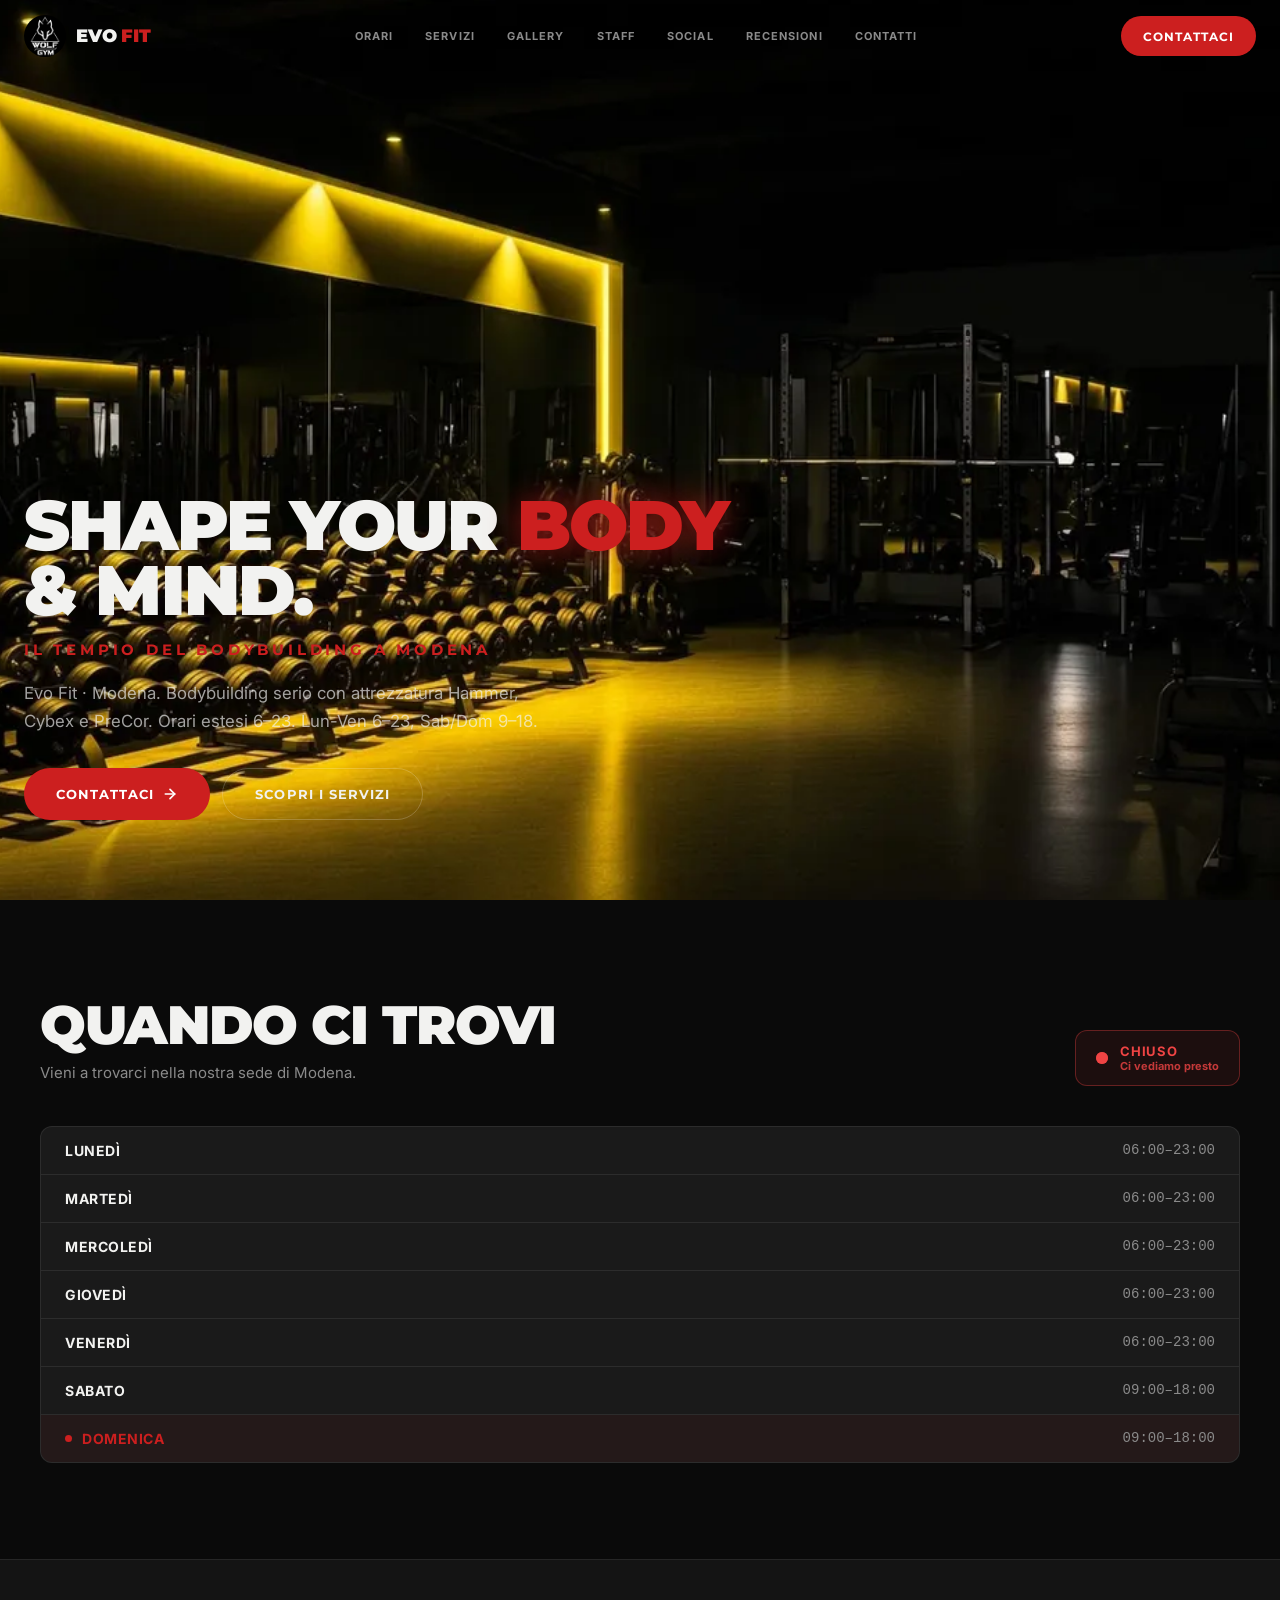
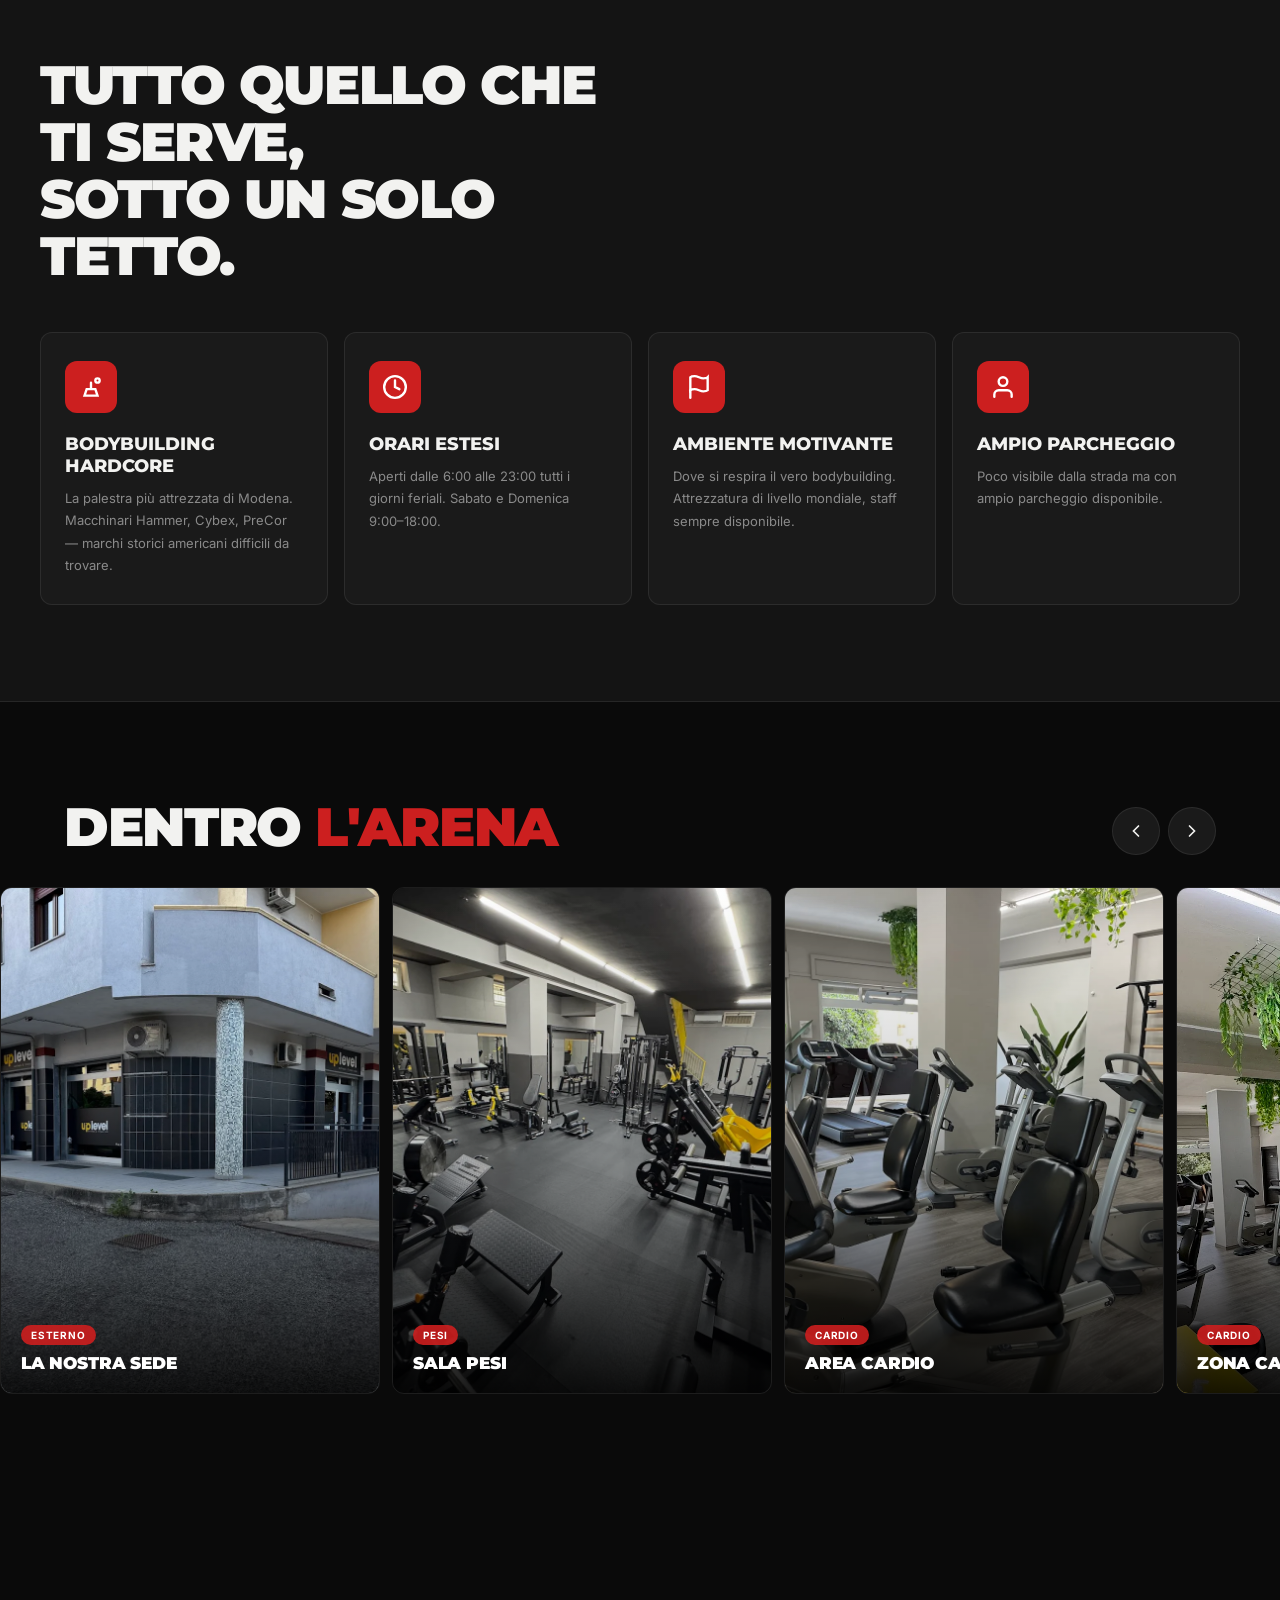
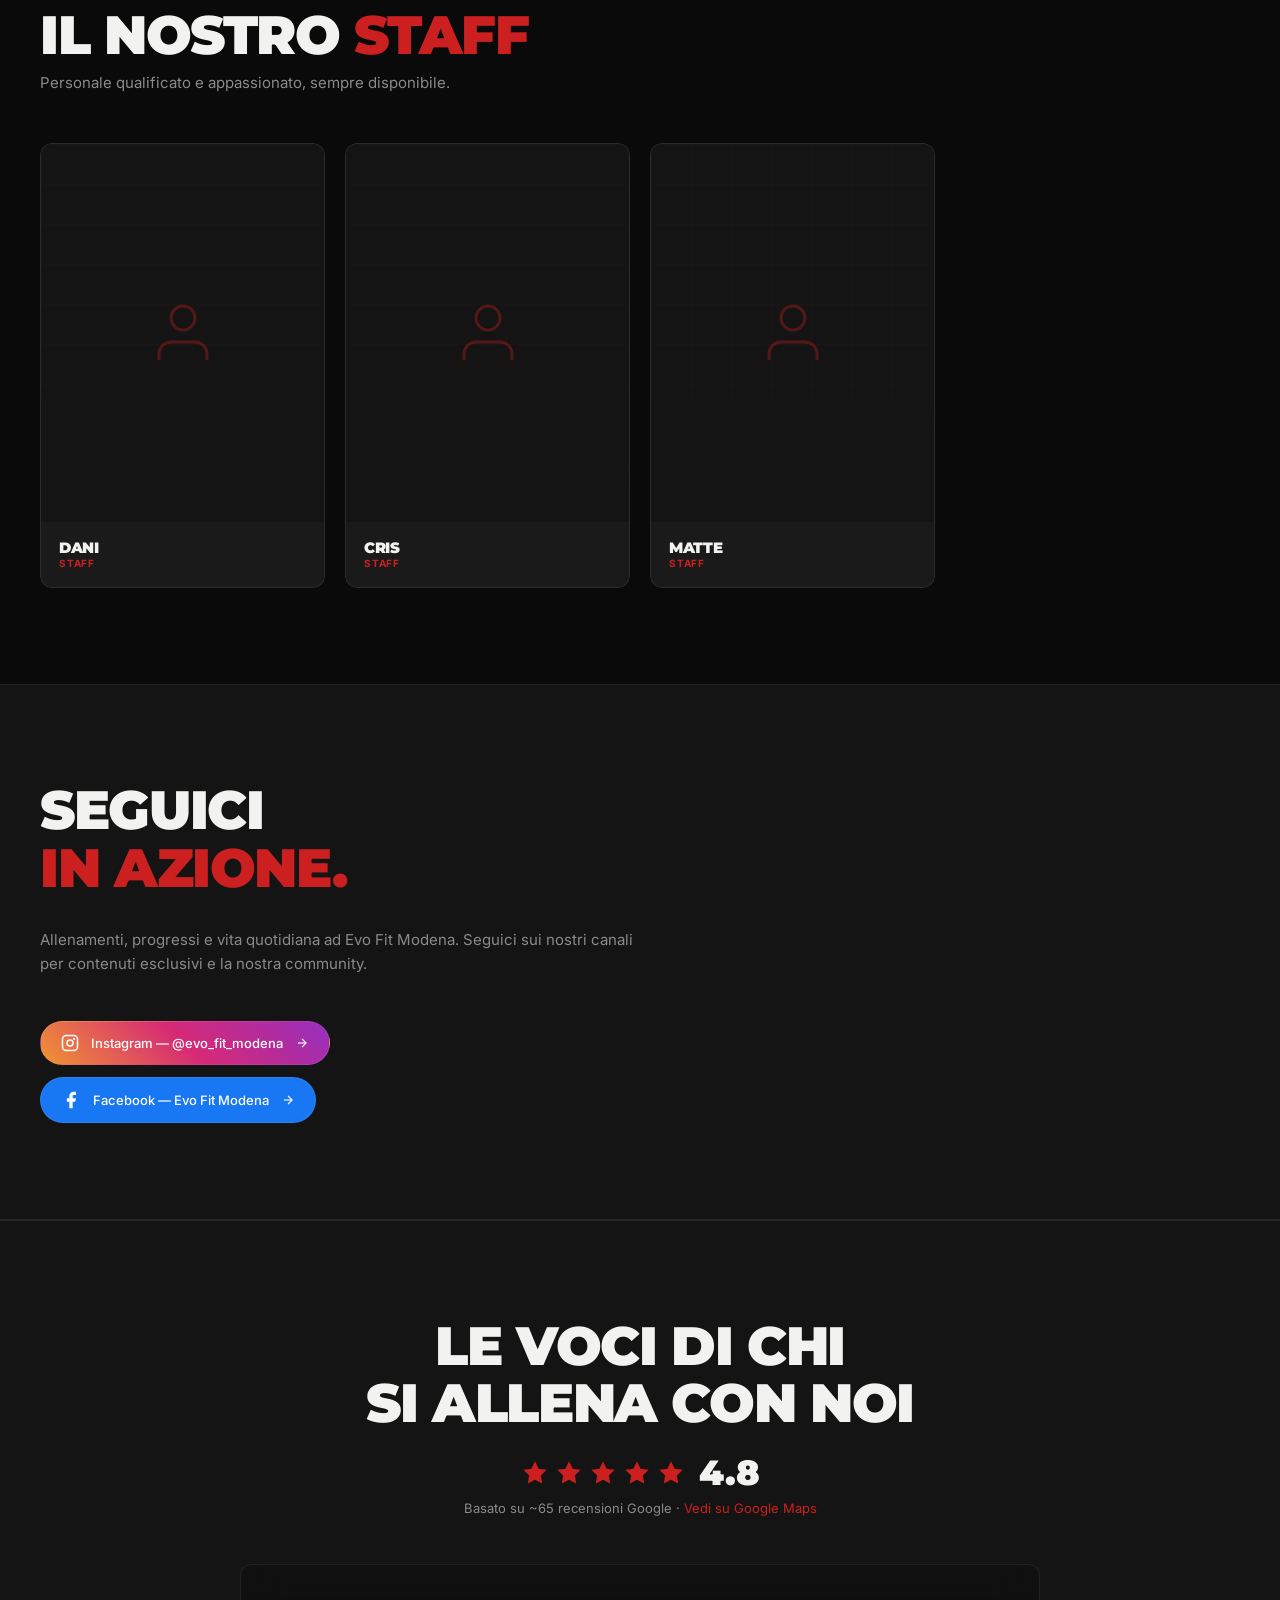
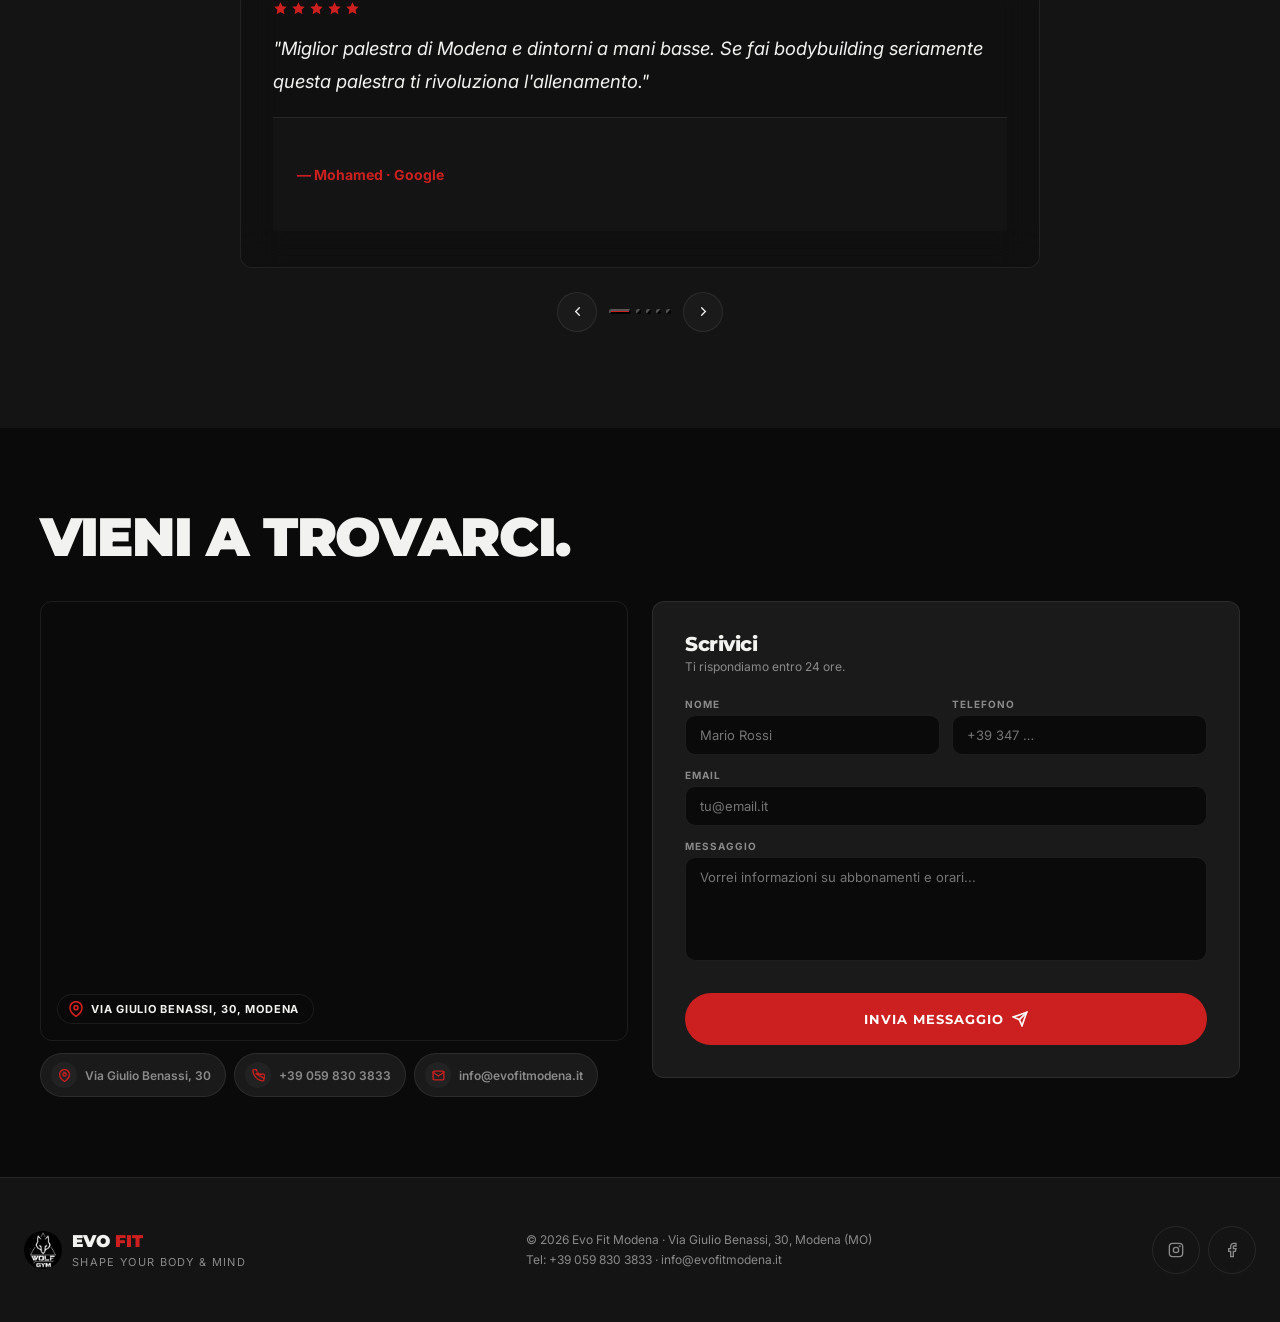
==== commit fa8673d2: "fix: corretti link social Instagram e Facebook" ====
--- a/index.html
+++ b/index.html
@@ -118,8 +118,8 @@
       "bestRating": "5"
     },
     "sameAs": [
-      "https://www.instagram.com/evolution_fit_modena/",
-      "https://www.facebook.com/EvoFitModena/"
+      "https://www.instagram.com/evo_fit_modena/",
+      "https://www.facebook.com/Staff.EvolutionFit/"
     ]
   }
   </script>
@@ -456,13 +456,13 @@
 
         <div style="margin-top:28px; display:flex; flex-direction:column; gap:12px">
 
-          <a href="https://instagram.com/evolution_fit_modena" target="_blank" rel="noopener noreferrer" class="yt-channel" style="display:flex; align-items:center; gap:12px; background:linear-gradient(45deg, #f09433, #d62976, #962fbf); padding:12px 20px; border-radius:60px; text-decoration:none; color:white; transition:all 0.2s;">
+          <a href="https://instagram.com/evo_fit_modena" target="_blank" rel="noopener noreferrer" class="yt-channel" style="display:flex; align-items:center; gap:12px; background:linear-gradient(45deg, #f09433, #d62976, #962fbf); padding:12px 20px; border-radius:60px; text-decoration:none; color:white; transition:all 0.2s;">
             <svg width="18" height="18" viewBox="0 0 24 24" fill="none" stroke="white" stroke-width="2" stroke-linecap="round"><rect x="2" y="2" width="20" height="20" rx="5"/><circle cx="12" cy="12" r="4"/><circle cx="17.5" cy="6.5" r="0.5" fill="white"/></svg>
-            <span style="flex:1; font-weight:500;">Instagram — @evolution_fit_modena</span>
+            <span style="flex:1; font-weight:500;">Instagram — @evo_fit_modena</span>
             <svg width="14" height="14" viewBox="0 0 24 24" fill="none" stroke="white" stroke-width="2"><line x1="5" y1="12" x2="19" y2="12"/><polyline points="12 5 19 12 12 19"/></svg>
           </a>
 
-          <a href="https://www.facebook.com/EvoFitModena/" target="_blank" rel="noopener noreferrer" class="yt-channel" style="display:flex; align-items:center; gap:12px; background:#1877f2; padding:12px 20px; border-radius:60px; text-decoration:none; color:white; transition:all 0.2s;">
+          <a href="https://www.facebook.com/Staff.EvolutionFit/" target="_blank" rel="noopener noreferrer" class="yt-channel" style="display:flex; align-items:center; gap:12px; background:#1877f2; padding:12px 20px; border-radius:60px; text-decoration:none; color:white; transition:all 0.2s;">
             <svg width="20" height="20" viewBox="0 0 24 24" fill="white" aria-hidden="true"><path d="M18 2h-3a5 5 0 0 0-5 5v3H7v4h3v8h4v-8h3l1-4h-4V7a1 1 0 0 1 1-1h3z"/></svg>
             <span style="flex:1; font-weight:500;">Facebook — Evo Fit Modena</span>
             <svg width="14" height="14" viewBox="0 0 24 24" fill="none" stroke="white" stroke-width="2"><line x1="5" y1="12" x2="19" y2="12"/><polyline points="12 5 19 12 12 19"/></svg>
@@ -631,10 +631,10 @@
       <p>Tel: <a href="tel:+390598303833" style="color:var(--muted)">+39 059 830 3833</a> · <a href="mailto:info@evofitmodena.it" style="color:var(--muted)">info@evofitmodena.it</a></p>
     </div>
     <div class="foot-socials" aria-label="Social media Evo Fit Modena">
-      <a href="https://instagram.com/evolution_fit_modena" target="_blank" rel="noopener noreferrer" aria-label="Instagram" class="foot-soc">
+      <a href="https://instagram.com/evo_fit_modena" target="_blank" rel="noopener noreferrer" aria-label="Instagram" class="foot-soc">
         <svg width="16" height="16" viewBox="0 0 24 24" fill="none" stroke="currentColor" stroke-width="2" stroke-linecap="round" aria-hidden="true"><rect x="2" y="2" width="20" height="20" rx="5"/><circle cx="12" cy="12" r="4"/><circle cx="17.5" cy="6.5" r="0.5" fill="currentColor"/></svg>
       </a>
-      <a href="https://www.facebook.com/EvoFitModena/" target="_blank" rel="noopener noreferrer" aria-label="Facebook" class="foot-soc">
+      <a href="https://www.facebook.com/Staff.EvolutionFit/" target="_blank" rel="noopener noreferrer" aria-label="Facebook" class="foot-soc">
         <svg width="16" height="16" viewBox="0 0 24 24" fill="none" stroke="currentColor" stroke-width="2" stroke-linecap="round" aria-hidden="true"><path d="M18 2h-3a5 5 0 0 0-5 5v3H7v4h3v8h4v-8h3l1-4h-4V7a1 1 0 0 1 1-1h3z"/></svg>
       </a>
     </div>
